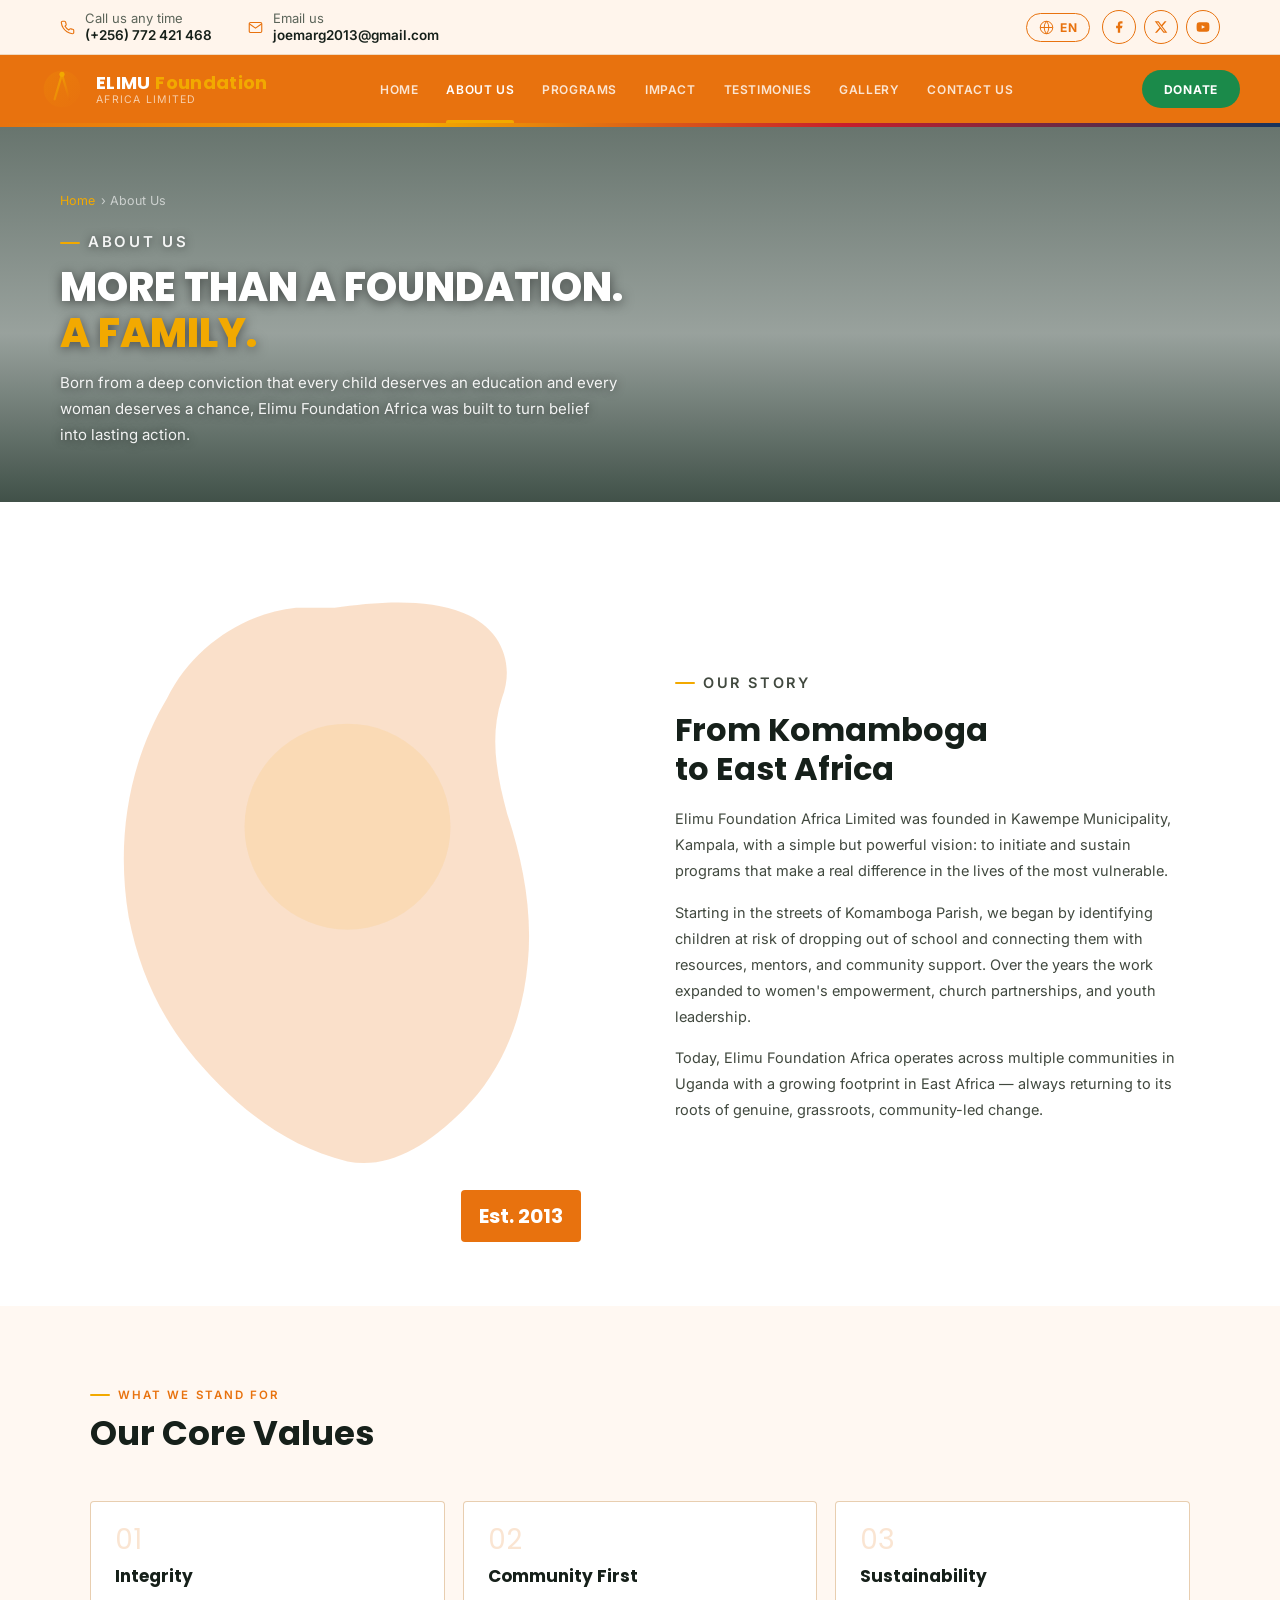
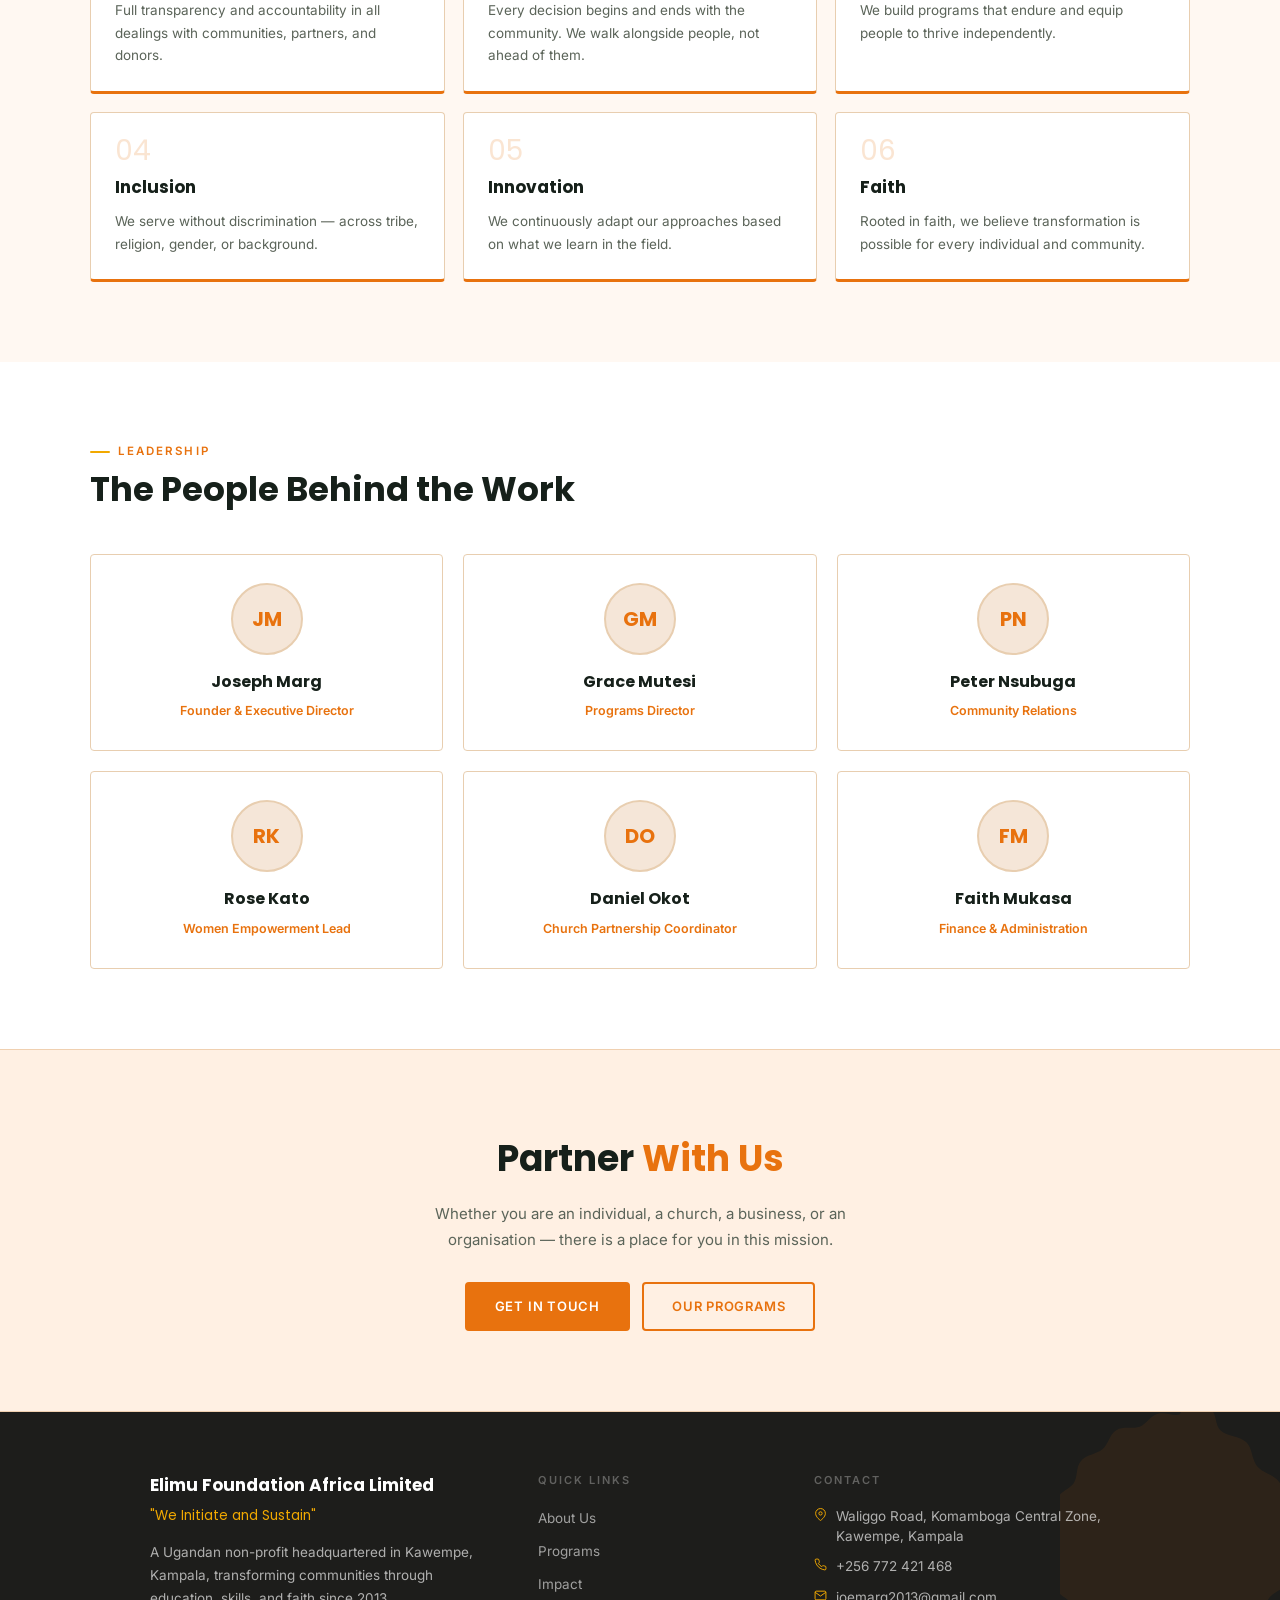
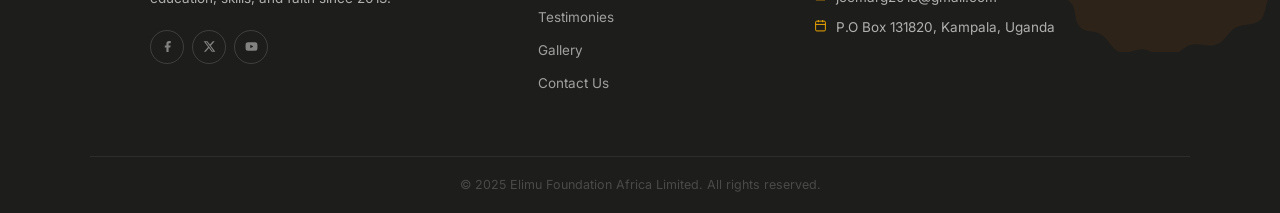
==== about.html @ d01fae4d "Add files via upload" ====
<!DOCTYPE html>
<html lang="en">
<head>
  <meta charset="UTF-8">
  <meta name="viewport" content="width=device-width, initial-scale=1.0">
  <title>About Us — Elimu Foundation Africa Limited</title>
  <link rel="stylesheet" href="css/style.css">
</head>
<body>
<!-- top bar -->
<div class="topbar">
  <div class="topbar-left">
    <div class="topbar-item">
      <svg viewBox="0 0 24 24"><path d="M22 16.92v3a2 2 0 01-2.18 2 19.79 19.79 0 01-8.63-3.07 19.5 19.5 0 01-6-6 19.79 19.79 0 01-3.07-8.67A2 2 0 014.11 2h3a2 2 0 012 1.72 12.84 12.84 0 00.7 2.81 2 2 0 01-.45 2.11L8.09 9.91a16 16 0 006 6l1.27-1.27a2 2 0 012.11-.45 12.84 12.84 0 002.81.7A2 2 0 0122 16.92z"/></svg>
      <div class="info">
        <span data-i18n="topbar_call_label">Call us any time</span>
        <strong>(+256) 772 421 468</strong>
      </div>
    </div>
    <div class="topbar-item">
      <svg viewBox="0 0 24 24"><path d="M4 4h16c1.1 0 2 .9 2 2v12c0 1.1-.9 2-2 2H4c-1.1 0-2-.9-2-2V6c0-1.1.9-2 2-2z"/><polyline points="22,6 12,13 2,6"/></svg>
      <div class="info">
        <span data-i18n="topbar_email_label">Email us</span>
        <strong>joemarg2013@gmail.com</strong>
      </div>
    </div>
  </div>
  <div class="topbar-right">
    <div class="lang-switch" id="langSwitch">
      <button class="lang-btn" id="langBtn" aria-label="Change language">
        <svg viewBox="0 0 24 24"><circle cx="12" cy="12" r="10"/><line x1="2" y1="12" x2="22" y2="12"/><path d="M12 2a15.3 15.3 0 010 20 15.3 15.3 0 010-20z"/></svg>
        <span id="langBtnLabel">EN</span>
      </button>
      <div class="lang-menu" id="langMenu">
        <button data-lang="en">English</button>
        <button data-lang="sw">Kiswahili</button>
        <button data-lang="lg">Luganda</button>
      </div>
    </div>
    <a href="#" class="social-btn" aria-label="Facebook"><svg viewBox="0 0 24 24"><path d="M18 2h-3a5 5 0 00-5 5v3H7v4h3v8h4v-8h3l1-4h-4V7a1 1 0 011-1h3z"/></svg></a>
    <a href="#" class="social-btn" aria-label="Twitter"><svg viewBox="0 0 24 24"><path d="M18.244 2.25h3.308l-7.227 8.26 8.502 11.24H16.17l-5.214-6.817L4.99 21.75H1.68l7.73-8.835L1.254 2.25H8.08l4.713 6.231zm-1.161 17.52h1.833L7.084 4.126H5.117z"/></svg></a>
    <a href="#" class="social-btn" aria-label="YouTube"><svg viewBox="0 0 24 24"><path d="M22.54 6.42a2.78 2.78 0 00-1.95-1.96C18.88 4 12 4 12 4s-6.88 0-8.59.46a2.78 2.78 0 00-1.95 1.96A29 29 0 001 12a29 29 0 00.46 5.58 2.78 2.78 0 001.95 1.96C5.12 20 12 20 12 20s6.88 0 8.59-.46a2.78 2.78 0 001.95-1.96A29 29 0 0023 12a29 29 0 00-.46-5.58zM9.75 15.02V8.98L15.5 12l-5.75 3.02z"/></svg></a>
  </div>
</div>

<!-- navbar -->
<div class="navbar">
  <div class="navbar-inner">
    <a href="index.html" class="site-logo">
      <svg viewBox="0 0 60 60" fill="none">
        <defs>
          <linearGradient id="g1" x1="0%" y1="0%" x2="100%" y2="100%">
            <stop offset="0%" stop-color="#F2A900"/>
            <stop offset="100%" stop-color="#E8720E"/>
          </linearGradient>
        </defs>
        <path d="M30 5C16 5 5 16 5 30s11 25 25 25 25-11 25-25S44 5 30 5z" fill="url(#g1)" opacity="0.18"/>
        <path d="M20 44L30 10l10 34" stroke="url(#g1)" stroke-width="3" stroke-linecap="round" stroke-linejoin="round"/>
        <path d="M23 30h14" stroke="url(#g1)" stroke-width="3" stroke-linecap="round"/>
        <circle cx="30" cy="10" r="3.5" fill="#F2A900"/>
      </svg>
      <div class="logo-text">
        <span class="logo-name">ELIMU <span class="accent">Foundation</span></span>
        <span class="logo-sub">Africa Limited</span>
      </div>
    </a>
    <nav>
      <button class="hamburger" id="navToggle" aria-label="Menu">
        <span></span><span></span><span></span>
      </button>
      <ul id="navList">
        <li><a href="index.html" data-i18n="nav_home">Home</a></li>
        <li><a href="about.html" data-i18n="nav_about">About Us</a></li>
        <li><a href="programs.html" data-i18n="nav_programs">Programs</a></li>
        <li><a href="impact.html" data-i18n="nav_impact">Impact</a></li>
        <li><a href="testimonies.html" data-i18n="nav_testimonies">Testimonies</a></li>
        <li><a href="gallery.html" data-i18n="nav_gallery">Gallery</a></li>
        <li><a href="contact.html" data-i18n="nav_contact">Contact Us</a></li>
      </ul>
    </nav>
    <a href="contact.html" class="nav-donate-btn" data-i18n="nav_donate">Donate</a>
  </div>
</div>
<section class="page-hero ph-about">
  <div class="page-hero-inner">
    <div class="breadcrumb"><a href="index.html">Home</a> &rsaquo; About Us</div>
    <p class="section-tag">About Us</p>
    <h1>More Than a Foundation.<br/><em>A Family.</em></h1>
    <p>Born from a deep conviction that every child deserves an education and every woman deserves a chance, Elimu Foundation Africa was built to turn belief into lasting action.</p>
  </div>
</section>

<section class="section white">
  <div class="container">
    <div class="about-grid">
      <div class="about-img" style="position:relative">
        <svg viewBox="0 0 200 240" fill="none">
          <path d="M80 10C60 12 40 25 30 45 15 70 10 100 15 130 20 155 30 175 50 195 65 210 80 220 100 225 115 228 130 220 145 205 160 190 168 170 170 148 172 128 168 108 162 90 158 75 155 60 160 45 165 32 160 18 145 12 130 6 110 8 95 10Z" fill="#E8720E" opacity="0.22"/>
          <circle cx="100" cy="95" r="40" fill="#F2A900" opacity="0.1"/>
        </svg>
        <div class="about-year-badge">Est. 2013</div>
      </div>
      <div class="about-text">
        <p class="section-tag">Our Story</p>
        <h2>From Komamboga<br/>to East Africa</h2>
        <p>Elimu Foundation Africa Limited was founded in Kawempe Municipality, Kampala, with a simple but powerful vision: to initiate and sustain programs that make a real difference in the lives of the most vulnerable.</p>
        <p>Starting in the streets of Komamboga Parish, we began by identifying children at risk of dropping out of school and connecting them with resources, mentors, and community support. Over the years the work expanded to women's empowerment, church partnerships, and youth leadership.</p>
        <p>Today, Elimu Foundation Africa operates across multiple communities in Uganda with a growing footprint in East Africa — always returning to its roots of genuine, grassroots, community-led change.</p>
      </div>
    </div>
  </div>
</section>

<section class="section grey">
  <div class="container">
    <p class="section-tag">What We Stand For</p>
    <h2 class="section-title">Our Core Values</h2>
    <div class="values-grid">
      <div class="value-card"><span class="value-num">01</span><h4>Integrity</h4><p>Full transparency and accountability in all dealings with communities, partners, and donors.</p></div>
      <div class="value-card"><span class="value-num">02</span><h4>Community First</h4><p>Every decision begins and ends with the community. We walk alongside people, not ahead of them.</p></div>
      <div class="value-card"><span class="value-num">03</span><h4>Sustainability</h4><p>We build programs that endure and equip people to thrive independently.</p></div>
      <div class="value-card"><span class="value-num">04</span><h4>Inclusion</h4><p>We serve without discrimination — across tribe, religion, gender, or background.</p></div>
      <div class="value-card"><span class="value-num">05</span><h4>Innovation</h4><p>We continuously adapt our approaches based on what we learn in the field.</p></div>
      <div class="value-card"><span class="value-num">06</span><h4>Faith</h4><p>Rooted in faith, we believe transformation is possible for every individual and community.</p></div>
    </div>
  </div>
</section>

<section class="section white">
  <div class="container">
    <p class="section-tag">Leadership</p>
    <h2 class="section-title">The People Behind the Work</h2>
    <div class="team-grid">
      <div class="team-card"><div class="team-av">JM</div><h4>Joseph Marg</h4><span>Founder &amp; Executive Director</span></div>
      <div class="team-card"><div class="team-av">GM</div><h4>Grace Mutesi</h4><span>Programs Director</span></div>
      <div class="team-card"><div class="team-av">PN</div><h4>Peter Nsubuga</h4><span>Community Relations</span></div>
      <div class="team-card"><div class="team-av">RK</div><h4>Rose Kato</h4><span>Women Empowerment Lead</span></div>
      <div class="team-card"><div class="team-av">DO</div><h4>Daniel Okot</h4><span>Church Partnership Coordinator</span></div>
      <div class="team-card"><div class="team-av">FM</div><h4>Faith Mukasa</h4><span>Finance &amp; Administration</span></div>
    </div>
  </div>
</section>
<div class="cta-band">
  <h2>Partner <em>With Us</em></h2>
  <p>Whether you are an individual, a church, a business, or an organisation — there is a place for you in this mission.</p>
  <div class="btn-group">
    <a href="contact.html" class="btn btn-orange">Get In Touch</a>
    <a href="programs.html" class="btn btn-outline-orange">Our Programs</a>
  </div>
</div>
<!-- footer -->
<footer class="footer">
  <div class="footer-map-strip">
    <svg viewBox="0 0 300 300" class="footer-africa-mini" fill="none" aria-hidden="true">
      <path d="M148 8c10 2 22 6 28 14 5 7 3 16 9 22 8 8 22 6 30 14 7 7 6 19 12 27 7 9 20 10 26 19 6 9 3 21 6 31 3 11 13 18 14 29 1 10-7 18-9 28-2 9 3 19-1 27-4 9-16 11-22 19-5 8-3 19-10 25-8 7-20 4-29 9-8 5-12 16-21 19-10 4-21-2-31 1-9 3-15 13-25 14-10 1-18-8-28-9-9-1-19 6-28 3-9-3-13-15-21-20-8-5-19-2-25-9-7-7-4-18-9-26-5-8-16-10-19-19-3-8 4-18 3-27-1-9-11-15-11-25 0-9 9-15 11-24 2-9-4-18-1-27 3-8 14-11 19-18 5-8 2-18 8-25 6-8 18-8 25-14 7-6 8-17 16-22 8-5 18-1 27-4 8-3 12-13 21-15 8-2 17 3 25 1z" fill="#E8720E" opacity="0.16"/>
    </svg>
  </div>
  <div class="footer-grid">
    <div class="footer-brand">
      <div class="footer-brand-name">Elimu Foundation Africa Limited</div>
      <span class="footer-tagline" data-i18n="footer_tagline">&quot;We Initiate and Sustain&quot;</span>
      <p data-i18n="footer_desc">A Ugandan non-profit headquartered in Kawempe, Kampala, transforming communities through education, skills, and faith since 2013.</p>
      <div class="footer-social">
        <a href="#"><svg viewBox="0 0 24 24"><path d="M18 2h-3a5 5 0 00-5 5v3H7v4h3v8h4v-8h3l1-4h-4V7a1 1 0 011-1h3z"/></svg></a>
        <a href="#"><svg viewBox="0 0 24 24"><path d="M18.244 2.25h3.308l-7.227 8.26 8.502 11.24H16.17l-5.214-6.817L4.99 21.75H1.68l7.73-8.835L1.254 2.25H8.08l4.713 6.231zm-1.161 17.52h1.833L7.084 4.126H5.117z"/></svg></a>
        <a href="#"><svg viewBox="0 0 24 24"><path d="M22.54 6.42a2.78 2.78 0 00-1.95-1.96C18.88 4 12 4 12 4s-6.88 0-8.59.46a2.78 2.78 0 00-1.95 1.96A29 29 0 001 12a29 29 0 00.46 5.58 2.78 2.78 0 001.95 1.96C5.12 20 12 20 12 20s6.88 0 8.59-.46a2.78 2.78 0 001.95-1.96A29 29 0 0023 12a29 29 0 00-.46-5.58zM9.75 15.02V8.98L15.5 12l-5.75 3.02z"/></svg></a>
      </div>
    </div>
    <div class="footer-col">
      <h4 data-i18n="footer_quicklinks">Quick Links</h4>
      <ul>
        <li><a href="about.html" data-i18n="nav_about">About Us</a></li>
        <li><a href="programs.html" data-i18n="nav_programs">Programs</a></li>
        <li><a href="impact.html" data-i18n="nav_impact">Impact</a></li>
        <li><a href="testimonies.html" data-i18n="nav_testimonies">Testimonies</a></li>
        <li><a href="gallery.html" data-i18n="nav_gallery">Gallery</a></li>
        <li><a href="contact.html" data-i18n="nav_contact">Contact Us</a></li>
      </ul>
    </div>
    <div class="footer-col">
      <h4 data-i18n="footer_contact">Contact</h4>
      <div class="footer-contact-item"><svg viewBox="0 0 24 24"><path d="M21 10c0 7-9 13-9 13s-9-6-9-13a9 9 0 0118 0z"/><circle cx="12" cy="10" r="3"/></svg><p>Waliggo Road, Komamboga Central Zone, Kawempe, Kampala</p></div>
      <div class="footer-contact-item"><svg viewBox="0 0 24 24"><path d="M22 16.92v3a2 2 0 01-2.18 2 19.79 19.79 0 01-8.63-3.07 19.5 19.5 0 01-6-6 19.79 19.79 0 01-3.07-8.67A2 2 0 014.11 2h3a2 2 0 012 1.72 12.84 12.84 0 00.7 2.81 2 2 0 01-.45 2.11L8.09 9.91a16 16 0 006 6l1.27-1.27a2 2 0 012.11-.45 12.84 12.84 0 002.81.7A2 2 0 0122 16.92z"/></svg><p>+256 772 421 468</p></div>
      <div class="footer-contact-item"><svg viewBox="0 0 24 24"><path d="M4 4h16c1.1 0 2 .9 2 2v12c0 1.1-.9 2-2 2H4c-1.1 0-2-.9-2-2V6c0-1.1.9-2 2-2z"/><polyline points="22,6 12,13 2,6"/></svg><p>joemarg2013@gmail.com</p></div>
      <div class="footer-contact-item"><svg viewBox="0 0 24 24"><rect x="3" y="4" width="18" height="18" rx="2"/><line x1="16" y1="2" x2="16" y2="6"/><line x1="8" y1="2" x2="8" y2="6"/><line x1="3" y1="10" x2="21" y2="10"/></svg><p>P.O Box 131820, Kampala, Uganda</p></div>
    </div>
  </div>
  <div class="footer-bottom">
    <p>&copy; 2025 Elimu Foundation Africa Limited. <span data-i18n="footer_rights">All rights reserved.</span></p>
  </div>
</footer>
<script src="js/main.js"></script>

</body>
</html>
---- css/style.css ----
/* ===========================================
   Elimu Foundation Africa Limited
   Stylesheet — written clean and simple
   =========================================== */

@import url('https://fonts.googleapis.com/css2?family=Poppins:wght@500;600;700;800;900&family=Inter:wght@300;400;500;600;700&display=swap');

* {
  margin: 0;
  padding: 0;
  box-sizing: border-box;
}

html {
  scroll-behavior: smooth;
}

body {
  font-family: 'Inter', sans-serif;
  font-size: 15px;
  color: #20241F;
  background: #fff;
  line-height: 1.6;
}

a {
  text-decoration: none;
  color: inherit;
}

img {
  max-width: 100%;
  display: block;
}

/* ==========================================
   TOP BAR
   ========================================== */

.topbar {
  background: #fff5ec;
  border-bottom: 1px solid #f0d9c0;
  padding: 10px 60px;
  display: flex;
  justify-content: space-between;
  align-items: center;
}

.topbar-left {
  display: flex;
  gap: 36px;
}

.topbar-item {
  display: flex;
  align-items: center;
  gap: 10px;
  color: #22301F;
}

.topbar-item svg {
  width: 15px;
  height: 15px;
  stroke: #E8720E;
  fill: none;
  stroke-width: 1.8;
  flex-shrink: 0;
}

.topbar-item span {
  font-size: 13px;
  color: #5B6459;
}

.topbar-item strong {
  font-size: 13.5px;
  font-weight: 600;
  color: #16201A;
}

.topbar-item .info {
  display: flex;
  flex-direction: column;
  line-height: 1.3;
}

.topbar-right {
  display: flex;
  gap: 8px;
  align-items: center;
}

.social-btn {
  width: 34px;
  height: 34px;
  border: 1.5px solid #E8720E;
  border-radius: 50%;
  display: flex;
  align-items: center;
  justify-content: center;
  color: #E8720E;
  transition: background 0.2s, color 0.2s;
}

.social-btn:hover {
  background: #E8720E;
  color: #fff;
}

.social-btn svg {
  width: 14px;
  height: 14px;
  fill: currentColor;
}

/* ==========================================
   NAVIGATION
   ========================================== */

.navbar {
  background: #E8720E;
  position: sticky;
  top: 0;
  z-index: 999;
}

.navbar-inner {
  display: flex;
  justify-content: space-between;
  align-items: stretch;
  padding: 0 40px;
  max-width: 1440px;
  margin: 0 auto;
}

.site-logo {
  display: flex;
  align-items: center;
  gap: 12px;
  padding: 12px 0;
  color: #fff;
  flex-shrink: 0;
  white-space: nowrap;
}

.site-logo svg {
  width: 44px;
  height: 44px;
  flex-shrink: 0;
}

.logo-text {
  display: flex;
  flex-direction: column;
  line-height: 1.15;
}

.logo-name {
  font-family: 'Poppins', sans-serif;
  font-size: 18px;
  font-weight: 700;
  color: #fff;
  letter-spacing: 0.02em;
  white-space: nowrap;
}

.logo-name em,
.logo-name .accent {
  font-style: normal;
  color: #F2A900;
}

.logo-sub {
  font-size: 10.5px;
  font-weight: 400;
  color: rgba(255,255,255,0.65);
  letter-spacing: 0.12em;
  text-transform: uppercase;
  white-space: nowrap;
}

nav {
  display: flex;
  align-items: stretch;
  min-width: 0;
}

nav ul {
  list-style: none;
  display: flex;
  align-items: stretch;
  flex-wrap: nowrap;
  margin: 0;
  min-width: 0;
}

nav ul li {
  flex-shrink: 0;
  display: flex;
}

nav ul li a {
  position: relative;
  display: flex;
  align-items: center;
  padding: 0 14px;
  height: 100%;
  font-size: 12px;
  font-weight: 600;
  letter-spacing: 0.05em;
  text-transform: uppercase;
  color: rgba(255,255,255,0.82);
  white-space: nowrap;
  transition: background 0.2s, color 0.2s;
}

nav ul li a:hover {
  background: rgba(0,0,0,0.15);
  color: #fff;
}

nav ul li a.active {
  color: #fff;
}

nav ul li a.active::after {
  content: '';
  position: absolute;
  left: 14px;
  right: 14px;
  bottom: 0;
  height: 3px;
  background: #F2A900;
  border-radius: 2px 2px 0 0;
}

.hamburger {
  display: none;
  background: none;
  border: none;
  cursor: pointer;
  padding: 14px 0;
  flex-direction: column;
  gap: 5px;
  align-self: center;
  flex-shrink: 0;
}

.nav-donate-btn {
  display: flex;
  align-items: center;
  justify-content: center;
  height: 38px;
  background: #1B8A4A;
  color: #fff;
  font-size: 12px;
  font-weight: 700;
  letter-spacing: 0.06em;
  text-transform: uppercase;
  padding: 0 22px;
  border-radius: 24px;
  align-self: center;
  margin-left: 16px;
  flex-shrink: 0;
  transition: background 0.2s, transform 0.2s;
  white-space: nowrap;
}

.nav-donate-btn:hover { background: #146C38; transform: translateY(-1px); }

.hamburger span {
  display: block;
  width: 22px;
  height: 2px;
  background: #fff;
  border-radius: 1px;
  transition: all 0.25s;
}

.hamburger.open span:nth-child(1) { transform: translateY(7px) rotate(45deg); }
.hamburger.open span:nth-child(2) { opacity: 0; }
.hamburger.open span:nth-child(3) { transform: translateY(-7px) rotate(-45deg); }

/* ==========================================
   HERO
   ========================================== */

.hero {
  background: #fff8f2;
  padding: 80px 60px 70px;
  border-bottom: 1px solid #f0d9c0;
}

.hero-inner {
  max-width: 1100px;
  display: grid;
  grid-template-columns: 1fr 1fr;
  gap: 60px;
  align-items: center;
}

.hero-eyebrow {
  font-size: 12px;
  font-weight: 600;
  letter-spacing: 0.2em;
  text-transform: uppercase;
  color: #E8720E;
  margin-bottom: 16px;
}

.hero h1 {
  font-family: 'Poppins', sans-serif;
  font-size: 52px;
  font-weight: 700;
  color: #16201A;
  line-height: 1.1;
  margin-bottom: 20px;
}

.hero h1 em {
  font-style: normal;
  color: #E8720E;
}

.hero-desc {
  font-size: 15.5px;
  color: #41493F;
  line-height: 1.8;
  margin-bottom: 32px;
  max-width: 460px;
}

.hero-buttons {
  display: flex;
  gap: 12px;
  flex-wrap: wrap;
}

.hero-image {
  background: #f5e6d8;
  border-radius: 8px;
  padding: 40px;
  border: 1px solid #e8ceb0;
}

.hero-image-inner {
  display: flex;
  flex-direction: column;
  gap: 18px;
}

.hero-stat-block {
  background: #fff;
  border-radius: 6px;
  padding: 20px 24px;
  border-left: 4px solid #E8720E;
}

.hero-stat-block h3 {
  font-family: 'Poppins', sans-serif;
  font-size: 28px;
  color: #E8720E;
  font-weight: 700;
  line-height: 1;
  margin-bottom: 4px;
}

.hero-stat-block p {
  font-size: 12.5px;
  color: #5B6459;
  font-weight: 500;
  text-transform: uppercase;
  letter-spacing: 0.06em;
}

.hero-stat-block.gold {
  border-left-color: #F2A900;
}

.hero-stat-block.gold h3 {
  color: #F2A900;
}

/* ==========================================
   STAT STRIP
   ========================================== */

.stat-strip {
  background: #E8720E;
  padding: 28px 60px;
}

.stat-strip-inner {
  max-width: 1100px;
  display: flex;
  justify-content: space-between;
  align-items: center;
}

.stat-strip-item {
  text-align: center;
  flex: 1;
  position: relative;
}

.stat-strip-item + .stat-strip-item::before {
  content: '';
  position: absolute;
  left: 0;
  top: 15%;
  bottom: 15%;
  width: 1px;
  background: rgba(255,255,255,0.2);
}

.stat-strip-item .num {
  display: block;
  font-family: 'Poppins', sans-serif;
  font-size: 32px;
  font-weight: 700;
  color: #F2A900;
  line-height: 1;
  margin-bottom: 5px;
}

.stat-strip-item .lbl {
  font-size: 11.5px;
  font-weight: 600;
  letter-spacing: 0.1em;
  text-transform: uppercase;
  color: rgba(255,255,255,0.7);
}

/* ==========================================
   MISSION BAR
   ========================================== */

.mission-bar {
  background: #fff0e3;
  border-top: 1px solid #f0d0b0;
  border-bottom: 1px solid #f0d0b0;
  padding: 36px 60px;
  text-align: center;
}

.mission-bar p {
  font-family: 'Poppins', sans-serif;
  font-size: 19px;
  font-style: normal;
  color: #20241F;
  max-width: 760px;
  margin: 0 auto;
  line-height: 1.65;
}

.mission-bar p strong {
  font-style: normal;
  color: #E8720E;
}

/* ==========================================
   SECTION COMMONS
   ========================================== */

.section {
  padding: 80px 60px;
}

.section.grey {
  background: #fff8f2;
}

.section.white {
  background: #fff;
}

.container {
  max-width: 1100px;
  margin: 0 auto;
}

.section-tag {
  font-size: 11.5px;
  font-weight: 600;
  letter-spacing: 0.18em;
  text-transform: uppercase;
  color: #E8720E;
  margin-bottom: 8px;
  display: flex;
  align-items: center;
  gap: 8px;
}

.section-tag::before {
  content: '';
  width: 20px;
  height: 2px;
  background: #F2A900;
  border-radius: 1px;
  display: inline-block;
}

.section-title {
  font-family: 'Poppins', sans-serif;
  font-size: 34px;
  font-weight: 700;
  color: #16201A;
  line-height: 1.2;
  margin-bottom: 14px;
}

.section-title em {
  font-style: normal;
  color: #E8720E;
}

.section-lead {
  font-size: 15px;
  color: #5B6459;
  line-height: 1.75;
  max-width: 520px;
}

/* ==========================================
   BUTTONS
   ========================================== */

.btn {
  display: inline-block;
  padding: 12px 28px;
  font-size: 13px;
  font-weight: 600;
  letter-spacing: 0.06em;
  text-transform: uppercase;
  border-radius: 4px;
  cursor: pointer;
  transition: background 0.2s, color 0.2s, border-color 0.2s;
  border: 2px solid transparent;
  font-family: 'Inter', sans-serif;
}

.btn-orange {
  background: #E8720E;
  color: #fff;
  border-color: #E8720E;
}

.btn-orange:hover {
  background: #B85708;
  border-color: #B85708;
}

.btn-outline-orange {
  background: transparent;
  color: #E8720E;
  border-color: #E8720E;
}

.btn-outline-orange:hover {
  background: #E8720E;
  color: #fff;
}

.btn-white {
  background: #fff;
  color: #E8720E;
  border-color: #fff;
}

.btn-white:hover {
  background: #f5e6d8;
  border-color: #f5e6d8;
}

/* ==========================================
   PILLARS / PROGRAMS
   ========================================== */

.pillars {
  display: grid;
  grid-template-columns: repeat(3, 1fr);
  gap: 24px;
  margin-top: 48px;
}

.pillar {
  background: #fff;
  border: 1px solid #e8ceb0;
  border-radius: 10px;
  overflow: hidden;
  transition: transform 0.2s, box-shadow 0.2s;
}

.pillar:hover { transform: translateY(-4px); box-shadow: 0 16px 32px rgba(20,20,10,0.1); }

.pillar-photo {
  height: 190px;
  background-size: cover;
  background-position: center;
  position: relative;
}

.pillar-photo::after {
  content: '';
  position: absolute;
  bottom: 0; left: 0; right: 0;
  height: 4px;
  background: #E8720E;
}

.pillar.amber .pillar-photo::after { background: #F2A900; }
.pillar.green .pillar-photo::after { background: #C81E2C; }

.pillar-body { padding: 28px 26px; }

.pillars-note {
  text-align: center;
  font-size: 12px;
  color: #8a8378;
  margin-top: 18px;
}

.pillar h3 {
  font-family: 'Poppins', sans-serif;
  font-size: 19px;
  color: #16201A;
  margin-bottom: 10px;
  font-weight: 700;
}

.pillar p {
  font-size: 14px;
  color: #41493F;
  line-height: 1.7;
  margin-bottom: 18px;
}

.pillar-link {
  font-size: 12.5px;
  font-weight: 600;
  color: #E8720E;
  letter-spacing: 0.06em;
  text-transform: uppercase;
}

.pillar.amber .pillar-link { color: #F2A900; }
.pillar.green .pillar-link { color: #C81E2C; }

.pillar-link:hover { text-decoration: underline; }

/* ==========================================
   ABOUT SECTION
   ========================================== */

.about-grid {
  display: grid;
  grid-template-columns: 1fr 1fr;
  gap: 70px;
  align-items: center;
}

.about-img {
  border-radius: 6px;
  text-align: center;
  position: relative;
  aspect-ratio: 4 / 5;
  overflow: visible;
}

.about-img .about-photo {
  width: 100%;
  height: 100%;
  background: url('https://images.pexels.com/photos/33598125/pexels-photo-33598125.jpeg?auto=compress&cs=tinysrgb&w=900') center / cover no-repeat;
  border-radius: 63% 37% 54% 46% / 42% 45% 55% 58%;
  border: none;
}

.about-year-badge {
  position: absolute;
  bottom: -16px;
  right: 24px;
  background: #E8720E;
  color: #fff;
  padding: 10px 18px;
  border-radius: 4px;
  font-family: 'Poppins', sans-serif;
  font-size: 20px;
  font-weight: 700;
}

.about-text h2 {
  font-family: 'Poppins', sans-serif;
  font-size: 32px;
  font-weight: 700;
  color: #16201A;
  line-height: 1.2;
  margin-bottom: 18px;
  margin-top: 10px;
}

.about-text p {
  font-size: 14.5px;
  color: #41493F;
  line-height: 1.8;
  margin-bottom: 15px;
}

.about-text em { color: #E8720E; font-style: normal; }

.tag-list {
  display: flex;
  flex-wrap: wrap;
  gap: 8px;
  margin: 20px 0 28px;
}

.tag {
  font-size: 12.5px;
  font-weight: 600;
  color: #E8720E;
  background: #fff5ec;
  border: 1px solid #f0c8a8;
  padding: 5px 14px;
  border-radius: 20px;
}

/* ==========================================
   IMPACT BAND
   ========================================== */

.impact-band {
  background: #E8720E;
  padding: 80px 60px;
}

.impact-band-inner {
  max-width: 1100px;
  display: grid;
  grid-template-columns: 1fr 1fr;
  gap: 64px;
  align-items: center;
}

.impact-band-text .section-tag { color: #F2A900; }
.impact-band-text .section-tag::before { background: #F2A900; }
.impact-band-text .section-title { color: #fff; }
.impact-band-text p { color: rgba(255,255,255,0.78); font-size: 14.5px; line-height: 1.75; margin-bottom: 28px; }

.impact-numbers {
  display: grid;
  grid-template-columns: 1fr 1fr;
  gap: 2px;
}

.impact-box {
  background: rgba(255,255,255,0.08);
  padding: 28px 22px;
  border: 1px solid rgba(255,255,255,0.12);
}

.impact-box:hover { background: rgba(255,255,255,0.13); }

.impact-box .n {
  font-family: 'Poppins', sans-serif;
  font-size: 36px;
  font-weight: 700;
  color: #F2A900;
  display: block;
  line-height: 1;
  margin-bottom: 6px;
}

.impact-box .l {
  font-size: 11.5px;
  font-weight: 600;
  letter-spacing: 0.08em;
  text-transform: uppercase;
  color: rgba(255,255,255,0.6);
}

/* ==========================================
   TESTIMONIES
   ========================================== */

.testimonies-grid {
  display: grid;
  grid-template-columns: 1.4fr 1fr 1fr;
  gap: 20px;
  margin-top: 48px;
}

.testimony {
  background: #fff;
  border: 1px solid #e8ceb0;
  padding: 28px 24px;
  border-radius: 4px;
}

.testimony.featured {
  background: #E8720E;
  border-color: transparent;
}

.testimony .quote-mark {
  font-family: 'Poppins', sans-serif;
  font-size: 52px;
  color: #E8720E;
  opacity: 0.22;
  line-height: 1;
  margin-bottom: 10px;
}

.testimony.featured .quote-mark {
  color: #F2A900;
  opacity: 0.45;
}

.testimony .cat-tag {
  display: inline-block;
  font-size: 10.5px;
  font-weight: 600;
  letter-spacing: 0.14em;
  text-transform: uppercase;
  color: #E8720E;
  background: #fff5ec;
  padding: 3px 10px;
  border-radius: 20px;
  margin-bottom: 12px;
}

.testimony.featured .cat-tag {
  background: rgba(255,255,255,0.15);
  color: #F2A900;
}

.testimony p {
  font-size: 14px;
  color: #41493F;
  line-height: 1.75;
  margin-bottom: 20px;
}

.testimony.featured p { color: rgba(255,255,255,0.82); }

.testimony-author {
  display: flex;
  align-items: center;
  gap: 11px;
}

.t-avatar {
  width: 40px;
  height: 40px;
  border-radius: 50%;
  background: #f5e6d8;
  border: 2px solid #e8ceb0;
  display: flex;
  align-items: center;
  justify-content: center;
  font-size: 11px;
  font-weight: 700;
  color: #E8720E;
  flex-shrink: 0;
}

.testimony.featured .t-avatar {
  background: rgba(255,255,255,0.15);
  color: #fff;
  border-color: rgba(255,255,255,0.2);
}

.t-name {
  display: block;
  font-weight: 600;
  font-size: 13.5px;
  color: #16201A;
}

.testimony.featured .t-name { color: #fff; }

.t-role {
  display: block;
  font-size: 12px;
  color: #5B6459;
  margin-top: 2px;
}

.testimony.featured .t-role { color: rgba(255,255,255,0.5); }

.text-center { text-align: center; }
.mt-40 { margin-top: 40px; }
.mt-48 { margin-top: 48px; }

/* ==========================================
   CTA BAND
   ========================================== */

.cta-band {
  background: #fff0e3;
  border-top: 1px solid #f0d0b0;
  border-bottom: 1px solid #f0d0b0;
  padding: 80px 60px;
  text-align: center;
}

.cta-band h2 {
  font-family: 'Poppins', sans-serif;
  font-size: 36px;
  font-weight: 700;
  color: #16201A;
  margin-bottom: 14px;
}

.cta-band h2 em { font-style: normal; color: #E8720E; }

.cta-band p {
  font-size: 15px;
  color: #5B6459;
  max-width: 500px;
  margin: 0 auto 30px;
  line-height: 1.7;
}

.btn-group {
  display: flex;
  justify-content: center;
  gap: 12px;
  flex-wrap: wrap;
}

/* ==========================================
   FOOTER
   ========================================== */

.footer {
  background: #1D1D1B;
  color: rgba(255,255,255,0.65);
  padding-top: 60px;
}

.footer-grid {
  max-width: 1100px;
  margin: 0 auto;
  padding: 0 60px 52px;
  display: grid;
  grid-template-columns: 1.5fr 1fr 1.4fr;
  gap: 50px;
  border-bottom: 1px solid rgba(255,255,255,0.07);
}

.footer-brand-name {
  font-family: 'Poppins', sans-serif;
  font-size: 17px;
  font-weight: 700;
  color: #fff;
  margin-bottom: 6px;
}

.footer-tagline {
  font-family: 'Poppins', sans-serif;
  font-style: normal;
  color: #F2A900;
  font-size: 13.5px;
  display: block;
  margin-bottom: 14px;
}

.footer-brand p {
  font-size: 13.5px;
  line-height: 1.7;
  margin-bottom: 20px;
}

.footer-social {
  display: flex;
  gap: 8px;
}

.footer-social a {
  width: 34px;
  height: 34px;
  border: 1px solid rgba(255,255,255,0.15);
  border-radius: 50%;
  display: flex;
  align-items: center;
  justify-content: center;
  color: rgba(255,255,255,0.45);
  transition: all 0.2s;
}

.footer-social a:hover {
  border-color: #E8720E;
  color: #fff;
  background: #E8720E;
}

.footer-social a svg { width: 13px; height: 13px; fill: currentColor; }

.footer-col h4 {
  font-size: 11px;
  letter-spacing: 0.18em;
  text-transform: uppercase;
  color: rgba(255,255,255,0.3);
  margin-bottom: 16px;
  font-weight: 600;
}

.footer-col ul { list-style: none; }
.footer-col li { margin-bottom: 9px; }
.footer-col a { font-size: 13.5px; color: rgba(255,255,255,0.58); transition: color 0.2s; }
.footer-col a:hover { color: #F2A900; }

.footer-contact-item {
  display: flex;
  gap: 9px;
  align-items: flex-start;
  margin-bottom: 10px;
}

.footer-contact-item svg {
  width: 13px;
  height: 13px;
  stroke: #F2A900;
  fill: none;
  stroke-width: 1.8;
  flex-shrink: 0;
  margin-top: 2px;
}

.footer-contact-item p { font-size: 13.5px; line-height: 1.5; }

.footer-bottom {
  text-align: center;
  padding: 18px 60px;
  font-size: 12.5px;
  color: rgba(255,255,255,0.2);
}

/* ==========================================
   PAGE HERO (inner pages)
   ========================================== */

.page-hero {
  position: relative;
  background:
    linear-gradient(180deg, rgba(11,32,21,0.62) 0%, rgba(11,32,21,0.42) 55%, rgba(11,32,21,0.78) 100%),
    url('https://images.pexels.com/photos/33749805/pexels-photo-33749805.jpeg?auto=compress&cs=tinysrgb&w=1600') center / cover no-repeat;
  padding: 64px 60px 54px;
  overflow: hidden;
}

.page-hero.ph-about { background-image:
    linear-gradient(180deg, rgba(11,32,21,0.62) 0%, rgba(11,32,21,0.42) 55%, rgba(11,32,21,0.78) 100%),
    url('https://images.pexels.com/photos/33763179/pexels-photo-33763179.jpeg?auto=compress&cs=tinysrgb&w=1600'); }

.page-hero.ph-programs { background-image:
    linear-gradient(180deg, rgba(11,32,21,0.62) 0%, rgba(11,32,21,0.42) 55%, rgba(11,32,21,0.78) 100%),
    url('https://images.pexels.com/photos/29598045/pexels-photo-29598045.jpeg?auto=compress&cs=tinysrgb&w=1600'); }

.page-hero.ph-impact { background-image:
    linear-gradient(180deg, rgba(11,32,21,0.62) 0%, rgba(11,32,21,0.42) 55%, rgba(11,32,21,0.78) 100%),
    url('https://images.pexels.com/photos/28593044/pexels-photo-28593044.jpeg?auto=compress&cs=tinysrgb&w=1600'); }

.page-hero.ph-testimonies { background-image:
    linear-gradient(180deg, rgba(11,32,21,0.62) 0%, rgba(11,32,21,0.42) 55%, rgba(11,32,21,0.78) 100%),
    url('https://images.pexels.com/photos/28102680/pexels-photo-28102680.jpeg?auto=compress&cs=tinysrgb&w=1600'); }

.page-hero.ph-gallery { background-image:
    linear-gradient(180deg, rgba(11,32,21,0.62) 0%, rgba(11,32,21,0.42) 55%, rgba(11,32,21,0.78) 100%),
    url('https://images.pexels.com/photos/33203798/pexels-photo-33203798.jpeg?auto=compress&cs=tinysrgb&w=1600'); }

.page-hero.ph-contact { background-image:
    linear-gradient(180deg, rgba(11,32,21,0.62) 0%, rgba(11,32,21,0.42) 55%, rgba(11,32,21,0.78) 100%),
    url('https://images.pexels.com/photos/20209020/pexels-photo-20209020.jpeg?auto=compress&cs=tinysrgb&w=1600'); }

.page-hero-inner {
  max-width: 1100px;
  position: relative;
  z-index: 2;
}

.breadcrumb {
  font-size: 12.5px;
  color: rgba(255,255,255,0.62);
  margin-bottom: 18px;
  display: flex;
  align-items: center;
  gap: 6px;
}

.breadcrumb a { color: #F2A900; }
.breadcrumb a:hover { text-decoration: underline; }

.page-hero h1 {
  font-family: 'Poppins', sans-serif;
  font-size: 40px;
  font-weight: 800;
  text-transform: uppercase;
  color: #fff;
  line-height: 1.15;
  margin-bottom: 14px;
  text-shadow: 0 2px 12px rgba(0,0,0,0.55);
}

.page-hero h1 em { font-style: normal; color: #F2A900; }

.page-hero p {
  font-size: 15px;
  color: rgba(255,255,255,0.92);
  max-width: 560px;
  line-height: 1.75;
  text-shadow: 0 1px 8px rgba(0,0,0,0.5);
}

/* ==========================================
   PROGRAMS PAGE
   ========================================== */

.program-blocks {
  display: grid;
  grid-template-columns: 1fr 1fr;
  gap: 24px;
}

.program-block {
  background: #fff;
  border: 1px solid #e8ceb0;
  border-radius: 4px;
  padding: 36px;
  border-top: 4px solid #E8720E;
}

.program-block.amber { border-top-color: #F2A900; }
.program-block.green { border-top-color: #C81E2C; }
.program-block.gold  { border-top-color: #f0a500; }

.prog-num {
  font-size: 11px;
  font-weight: 600;
  letter-spacing: 0.15em;
  text-transform: uppercase;
  color: #E8720E;
  background: #fff5ec;
  display: inline-block;
  padding: 3px 10px;
  border-radius: 20px;
  margin-bottom: 14px;
}

.program-block.amber .prog-num { color: #F2A900; background: #fff3e0; }
.program-block.green .prog-num { color: #C81E2C; background: #e8f5e9; }
.program-block.gold  .prog-num { color: #F2A900; background: #fff8e1; }

.program-block h3 {
  font-family: 'Poppins', sans-serif;
  font-size: 22px;
  color: #16201A;
  margin-bottom: 14px;
  font-weight: 700;
}

.program-block p {
  font-size: 14px;
  color: #41493F;
  line-height: 1.75;
  margin-bottom: 12px;
}

.prog-tags {
  display: flex;
  flex-wrap: wrap;
  gap: 7px;
  margin-top: 14px;
}

.prog-tag {
  font-size: 11.5px;
  font-weight: 600;
  padding: 4px 12px;
  border-radius: 20px;
  letter-spacing: 0.06em;
  text-transform: uppercase;
  color: #E8720E;
  background: #fff5ec;
  border: 1px solid #f0c8a8;
}

/* ==========================================
   IMPACT PAGE
   ========================================== */

.big-nums {
  display: grid;
  grid-template-columns: repeat(4, 1fr);
  gap: 18px;
  margin-top: 48px;
}

.big-num-card {
  background: #fff;
  border: 1px solid #e8ceb0;
  border-radius: 4px;
  padding: 28px 20px;
  text-align: center;
  border-top: 4px solid #E8720E;
}

.big-num-card .n {
  font-family: 'Poppins', sans-serif;
  font-size: 38px;
  font-weight: 700;
  color: #E8720E;
  display: block;
  line-height: 1;
  margin-bottom: 8px;
}

.big-num-card .l {
  font-size: 11.5px;
  font-weight: 600;
  color: #5B6459;
  letter-spacing: 0.08em;
  text-transform: uppercase;
}

/* timeline */
.timeline {
  margin-top: 60px;
  position: relative;
  padding-left: 140px;
}

.timeline::before {
  content: '';
  position: absolute;
  left: 110px;
  top: 0;
  bottom: 0;
  width: 1px;
  background: #e8ceb0;
}

.tl-item {
  position: relative;
  margin-bottom: 36px;
  padding-left: 28px;
}

.tl-year {
  position: absolute;
  left: -138px;
  top: 4px;
  font-family: 'Poppins', sans-serif;
  font-size: 18px;
  font-weight: 700;
  color: #E8720E;
  opacity: 0.4;
  width: 110px;
  text-align: right;
}

.tl-dot {
  position: absolute;
  left: -8px;
  top: 8px;
  width: 12px;
  height: 12px;
  border-radius: 50%;
  background: #E8720E;
  border: 3px solid #fff;
  box-shadow: 0 0 0 2px #E8720E;
}

.tl-dot.gold-dot {
  background: #F2A900;
  box-shadow: 0 0 0 2px #F2A900;
}

.tl-box {
  background: #fff;
  border: 1px solid #e8ceb0;
  border-radius: 4px;
  padding: 20px 24px;
}

.tl-box h4 {
  font-family: 'Poppins', sans-serif;
  font-size: 16px;
  color: #16201A;
  margin-bottom: 7px;
  font-weight: 700;
}

.tl-box p {
  font-size: 13.5px;
  color: #5B6459;
  line-height: 1.7;
}

/* ==========================================
   TESTIMONIES FULL PAGE
   ========================================== */

.testimonies-masonry {
  columns: 2;
  column-gap: 22px;
  margin-top: 48px;
}

.test-card {
  break-inside: avoid;
  background: #fff;
  border: 1px solid #e8ceb0;
  border-radius: 4px;
  padding: 28px;
  margin-bottom: 20px;
}

.test-card .cat-tag {
  display: inline-block;
  font-size: 10.5px;
  font-weight: 600;
  letter-spacing: 0.14em;
  text-transform: uppercase;
  color: #E8720E;
  background: #fff5ec;
  padding: 3px 10px;
  border-radius: 20px;
  margin-bottom: 12px;
}

.test-card .quote-mark {
  font-family: 'Poppins', sans-serif;
  font-size: 44px;
  color: #E8720E;
  opacity: 0.2;
  line-height: 1;
  margin-bottom: 8px;
}

.test-card p {
  font-size: 14px;
  color: #41493F;
  line-height: 1.75;
  margin-bottom: 18px;
}

/* ==========================================
   GALLERY PAGE
   ========================================== */

.filter-row {
  display: flex;
  gap: 8px;
  flex-wrap: wrap;
  margin-bottom: 28px;
}

.filter-btn {
  font-size: 12px;
  font-weight: 600;
  letter-spacing: 0.08em;
  text-transform: uppercase;
  padding: 7px 18px;
  border-radius: 4px;
  cursor: pointer;
  border: 1.5px solid #E8720E;
  color: #E8720E;
  background: transparent;
  font-family: 'Inter', sans-serif;
  transition: all 0.2s;
}

.filter-btn.active,
.filter-btn:hover {
  background: #E8720E;
  color: #fff;
}

.gallery-grid {
  display: grid;
  grid-template-columns: repeat(3, 1fr);
  gap: 12px;
}

.gallery-item {
  background: #f5e6d8;
  border-radius: 4px;
  aspect-ratio: 1;
  border: 1px solid #e8ceb0;
  display: flex;
  align-items: center;
  justify-content: center;
  cursor: pointer;
  position: relative;
  overflow: hidden;
  transition: opacity 0.2s;
}

.gallery-item:hover { opacity: 0.88; }

.gallery-item:first-child {
  grid-column: span 2;
  aspect-ratio: 2 / 1;
}

.gallery-ph {
  position: absolute;
  inset: 0;
  background-size: cover;
  background-position: center;
  background-color: #f5e6d8;
}

.gallery-item::after {
  content: '';
  position: absolute;
  inset: 0;
  background: linear-gradient(180deg, transparent 55%, rgba(11,32,21,0.82) 100%);
  pointer-events: none;
}

.gallery-label {
  position: absolute;
  bottom: 10px;
  left: 10px;
  right: 10px;
  z-index: 2;
  background: none;
  color: #fff;
  font-size: 11.5px;
  font-weight: 700;
  padding: 0;
  border-radius: 0;
  letter-spacing: 0.06em;
  text-transform: uppercase;
  opacity: 1;
  text-shadow: 0 1px 4px rgba(0,0,0,0.4);
}

.video-grid {
  display: grid;
  grid-template-columns: repeat(3, 1fr);
  gap: 20px;
  margin-top: 44px;
}

.video-card {
  background: #fff;
  border: 1px solid #e8ceb0;
  border-radius: 4px;
  overflow: hidden;
  cursor: pointer;
  transition: border-color 0.2s;
}

.video-card:hover { border-color: #E8720E; }

.video-thumb {
  aspect-ratio: 16 / 9;
  background: #f5e6d8 center/cover no-repeat;
  display: flex;
  align-items: center;
  justify-content: center;
  position: relative;
}

.video-thumb::before {
  content: '';
  position: absolute;
  inset: 0;
  background: linear-gradient(180deg, rgba(11,32,21,0.15), rgba(11,32,21,0.55));
}

.play-btn { position: relative; z-index: 2; }

.play-btn {
  width: 48px;
  height: 48px;
  background: #E8720E;
  border-radius: 50%;
  display: flex;
  align-items: center;
  justify-content: center;
  transition: background 0.2s, transform 0.2s;
}

.video-card:hover .play-btn {
  background: #B85708;
  transform: scale(1.07);
}

.play-btn svg {
  width: 18px;
  height: 18px;
  fill: #fff;
  margin-left: 3px;
}

.video-meta { padding: 16px; }

.video-cat {
  font-size: 11px;
  font-weight: 600;
  letter-spacing: 0.14em;
  text-transform: uppercase;
  color: #E8720E;
  display: block;
  margin-bottom: 5px;
}

.video-card h4 {
  font-family: 'Poppins', sans-serif;
  font-size: 15px;
  color: #16201A;
  font-weight: 700;
  line-height: 1.35;
}

/* ==========================================
   CONTACT PAGE
   ========================================== */

.contact-layout {
  display: grid;
  grid-template-columns: 1fr 1.3fr;
  gap: 60px;
  align-items: start;
}

.contact-info h3 {
  font-family: 'Poppins', sans-serif;
  font-size: 22px;
  color: #16201A;
  margin-bottom: 16px;
  margin-top: 10px;
  font-weight: 700;
}

.contact-info > p {
  font-size: 14px;
  color: #5B6459;
  line-height: 1.75;
  margin-bottom: 28px;
}

.contact-row {
  display: flex;
  gap: 14px;
  align-items: flex-start;
  padding: 16px;
  background: #fff;
  border: 1px solid #e8ceb0;
  border-radius: 4px;
  margin-bottom: 12px;
}

.contact-row-icon {
  width: 38px;
  height: 38px;
  background: #fff5ec;
  border-radius: 4px;
  display: flex;
  align-items: center;
  justify-content: center;
  flex-shrink: 0;
}

.contact-row-icon svg {
  width: 18px;
  height: 18px;
  stroke: #E8720E;
  fill: none;
  stroke-width: 1.8;
}

.contact-row-text strong {
  display: block;
  font-size: 12.5px;
  font-weight: 700;
  color: #16201A;
  margin-bottom: 3px;
  letter-spacing: 0.03em;
}

.contact-row-text p {
  font-size: 13.5px;
  color: #5B6459;
  line-height: 1.5;
}

.support-list {
  background: #fff5ec;
  border: 1px solid #f0c8a8;
  border-radius: 4px;
  padding: 20px;
  margin-top: 20px;
}

.support-list h4 {
  font-family: 'Poppins', sans-serif;
  font-size: 16px;
  color: #16201A;
  margin-bottom: 12px;
  font-weight: 700;
}

.support-list ul { list-style: none; }

.support-list li {
  font-size: 13.5px;
  color: #41493F;
  padding: 5px 0;
  border-bottom: 1px solid rgba(200,57,26,0.07);
  display: flex;
  align-items: center;
  gap: 8px;
}

.support-list li:last-child { border-bottom: none; }

.support-list li::before {
  content: '›';
  color: #E8720E;
  font-size: 16px;
  font-weight: 700;
  flex-shrink: 0;
}

/* FORM */
.contact-form {
  background: #fff;
  border: 1px solid #e8ceb0;
  border-radius: 4px;
  padding: 36px;
}

.contact-form h3 {
  font-family: 'Poppins', sans-serif;
  font-size: 22px;
  color: #16201A;
  margin-bottom: 7px;
  font-weight: 700;
}

.contact-form > p {
  font-size: 13.5px;
  color: #5B6459;
  margin-bottom: 24px;
  line-height: 1.6;
}

.form-group { margin-bottom: 16px; }

.form-group label {
  display: block;
  font-size: 12px;
  font-weight: 700;
  color: #22301F;
  margin-bottom: 6px;
  letter-spacing: 0.05em;
  text-transform: uppercase;
}

.form-group input,
.form-group textarea,
.form-group select {
  width: 100%;
  background: #fff8f2;
  border: 1.5px solid #e0c0a0;
  border-radius: 4px;
  padding: 11px 14px;
  font-family: 'Inter', sans-serif;
  font-size: 14px;
  color: #16201A;
  outline: none;
  transition: border-color 0.2s;
  -webkit-appearance: none;
}

.form-group input:focus,
.form-group textarea:focus,
.form-group select:focus {
  border-color: #E8720E;
}

.form-group textarea { min-height: 120px; resize: vertical; }
.form-row { display: grid; grid-template-columns: 1fr 1fr; gap: 14px; }

/* ==========================================
   VALUES / TEAM
   ========================================== */

.values-grid {
  display: grid;
  grid-template-columns: repeat(3, 1fr);
  gap: 18px;
  margin-top: 48px;
}

.value-card {
  background: #fff;
  border: 1px solid #e8ceb0;
  border-bottom: 3px solid #E8720E;
  border-radius: 4px;
  padding: 24px;
}

.value-num {
  font-family: 'Poppins', sans-serif;
  font-size: 28px;
  color: #E8720E;
  opacity: 0.18;
  display: block;
  line-height: 1;
  margin-bottom: 9px;
}

.value-card h4 {
  font-family: 'Poppins', sans-serif;
  font-size: 17px;
  color: #16201A;
  margin-bottom: 8px;
  font-weight: 700;
}

.value-card p { font-size: 13.5px; color: #5B6459; line-height: 1.7; }

.team-grid {
  display: grid;
  grid-template-columns: repeat(3, 1fr);
  gap: 20px;
  margin-top: 44px;
}

.team-card {
  text-align: center;
  background: #fff;
  border: 1px solid #e8ceb0;
  border-radius: 4px;
  padding: 28px 20px;
}

.team-av {
  width: 72px;
  height: 72px;
  border-radius: 50%;
  background: #f5e6d8;
  border: 2px solid #e8ceb0;
  display: flex;
  align-items: center;
  justify-content: center;
  margin: 0 auto 14px;
  font-family: 'Poppins', sans-serif;
  font-size: 20px;
  font-weight: 700;
  color: #E8720E;
}

.team-card h4 {
  font-family: 'Poppins', sans-serif;
  font-size: 16px;
  color: #16201A;
  margin-bottom: 4px;
  font-weight: 700;
}

.team-card span { font-size: 12.5px; color: #E8720E; font-weight: 600; }

/* ==========================================
   RESPONSIVE
   ========================================== */

@media (max-width: 1200px) {
  .navbar-inner { padding: 0 24px; }
  nav ul li a { padding: 0 10px; font-size: 11px; letter-spacing: 0.03em; }
  .logo-name { font-size: 16px; }
  .ways-grid-4 { grid-template-columns: repeat(2, 1fr); }
}

@media (max-width: 980px) {
  .topbar, .navbar-inner, .section, .impact-band,
  .stat-strip, .mission-bar, .cta-band, .footer-grid,
  .footer-bottom, .page-hero { padding-left: 28px; padding-right: 28px; }

  .hamburger { display: flex; }

  .nav-donate-btn { padding: 0 14px; font-size: 11px; margin-left: 10px; }

  nav ul {
    display: none;
    flex-direction: column;
    position: absolute;
    top: 100%;
    left: 0; right: 0;
    background: #B85708;
    padding: 8px;
  }

  nav ul.open { display: flex; }

  nav ul li a {
    padding: 12px 16px;
    border-radius: 4px;
    height: auto;
  }

  .navbar { position: relative; }

  .hero { padding: 52px 28px 48px; }
  .hero-inner { grid-template-columns: 1fr; gap: 36px; }
  .hero-image { display: none; }
  .hero h1 { font-size: 38px; }

  .pillars { grid-template-columns: 1fr; }
  .about-grid { grid-template-columns: 1fr; }
  .about-img { display: none; }
  .impact-band-inner { grid-template-columns: 1fr; gap: 36px; }
  .impact-numbers { grid-template-columns: 1fr 1fr; }
  .testimonies-grid { grid-template-columns: 1fr; }
  .big-nums { grid-template-columns: 1fr 1fr; }
  .program-blocks { grid-template-columns: 1fr; }
  .testimonies-masonry { columns: 1; }
  .gallery-grid { grid-template-columns: 1fr 1fr; }
  .gallery-item:first-child { grid-column: span 2; }
  .video-grid { grid-template-columns: 1fr 1fr; }
  .contact-layout { grid-template-columns: 1fr; }
  .values-grid { grid-template-columns: 1fr 1fr; }
  .team-grid { grid-template-columns: 1fr 1fr; }
  .stat-strip-inner { display: grid; grid-template-columns: 1fr 1fr; gap: 2px; }
  .stat-strip-item + .stat-strip-item::before { display: none; }
  .footer-grid { grid-template-columns: 1fr; padding: 0 28px 40px; }
}

@media (max-width: 560px) {
  .topbar-left { flex-direction: column; gap: 8px; }
  .hero h1 { font-size: 30px; }
  .section-title { font-size: 26px; }
  .big-nums { grid-template-columns: 1fr; }
  .form-row { grid-template-columns: 1fr; }
  .contact-form { padding: 22px; }
  .values-grid { grid-template-columns: 1fr; }
  .team-grid { grid-template-columns: 1fr; }
  .gallery-item:first-child { grid-column: span 1; aspect-ratio: 1; }
  .gallery-grid { grid-template-columns: 1fr; }
  .video-grid { grid-template-columns: 1fr; }
  .timeline { padding-left: 80px; }
  .tl-year { left: -80px; width: 60px; font-size: 14px; }
  .timeline::before { left: 62px; }
  .tl-dot { left: -8px; }
}

/* ==========================================
   LANGUAGE SWITCHER
   ========================================== */

.lang-switch { position: relative; margin-right: 4px; }

.lang-btn {
  display: flex;
  align-items: center;
  gap: 6px;
  background: transparent;
  border: 1.5px solid #E8720E;
  color: #E8720E;
  border-radius: 20px;
  padding: 6px 12px;
  font-family: 'Inter', sans-serif;
  font-size: 12px;
  font-weight: 700;
  letter-spacing: 0.04em;
  cursor: pointer;
  transition: background 0.2s, color 0.2s;
}

.lang-btn:hover { background: #E8720E; color: #fff; }

.lang-btn svg {
  width: 15px;
  height: 15px;
  stroke: currentColor;
  fill: none;
  stroke-width: 1.6;
}

.lang-menu {
  display: none;
  position: absolute;
  top: calc(100% + 8px);
  right: 0;
  background: #fff;
  border: 1px solid #e8ceb0;
  border-radius: 8px;
  box-shadow: 0 12px 28px rgba(20, 30, 20, 0.14);
  overflow: hidden;
  min-width: 150px;
  z-index: 1200;
}

.lang-menu.open { display: block; }

.lang-menu button {
  display: block;
  width: 100%;
  text-align: left;
  padding: 10px 16px;
  background: none;
  border: none;
  font-family: 'Inter', sans-serif;
  font-size: 13px;
  font-weight: 500;
  color: #20241F;
  cursor: pointer;
  transition: background 0.15s;
}

.lang-menu button:hover { background: #fff5ec; color: #E8720E; }
.lang-menu button.active-lang { color: #E8720E; font-weight: 700; }

/* ==========================================
   STRIPE DIVIDER (Pan-African gradient bar)
   ========================================== */

.navbar::after {
  content: '';
  display: block;
  height: 4px;
  width: 100%;
  background: linear-gradient(90deg, #E8720E 0%, #F2A900 33%, #C81E2C 66%, #16345C 100%);
}

/* ==========================================
   HERO FULL (Watoto-style full-bleed hero)
   ========================================== */

.hero-full {
  position: relative;
  background: #0B2015;
  color: #fff;
  padding: 120px 60px 90px;
  overflow: hidden;
  text-align: center;
}

.hero-bg-slides {
  position: absolute;
  inset: 0;
  z-index: 0;
}

.hero-bg-slide {
  position: absolute;
  inset: 0;
  background-size: cover;
  background-position: center 30%;
  opacity: 0;
  transition: opacity 1.6s ease;
}

.hero-bg-slide.active { opacity: 1; }

.hero-overlay {
  position: absolute;
  inset: 0;
  z-index: 1;
  background: linear-gradient(180deg, rgba(11,32,21,0.58) 0%, rgba(11,32,21,0.32) 45%, rgba(11,32,21,0.75) 100%);
}

.hero-full::before {
  content: '';
  position: absolute;
  inset: 0;
  z-index: 1;
  background-image: radial-gradient(circle at 15% 20%, rgba(242,169,0,0.16) 0, transparent 32%),
                     radial-gradient(circle at 88% 82%, rgba(200,30,44,0.18) 0, transparent 30%);
  pointer-events: none;
}

.hero-full-inner {
  max-width: 880px;
  margin: 0 auto;
  position: relative;
  z-index: 2;
}

.hero-full-eyebrow {
  display: inline-flex;
  align-items: center;
  gap: 8px;
  font-size: 12.5px;
  font-weight: 700;
  letter-spacing: 0.22em;
  text-transform: uppercase;
  color: #F2A900;
  margin-bottom: 22px;
}

.hero-full-eyebrow::before,
.hero-full-eyebrow::after {
  content: '';
  width: 26px;
  height: 2px;
  background: #F2A900;
  border-radius: 2px;
}

.hero-full h1 {
  font-family: 'Poppins', sans-serif;
  font-weight: 800;
  font-size: 58px;
  line-height: 1.08;
  letter-spacing: -0.01em;
  text-transform: uppercase;
  color: #fff;
  margin-bottom: 26px;
  text-shadow: 0 2px 14px rgba(0,0,0,0.55);
}

.hero-full h1 .accent { color: #F2A900; }

.hero-stripe {
  width: 260px;
  height: 6px;
  margin: 0 auto 28px;
  border-radius: 4px;
  background: linear-gradient(90deg, #E8720E, #F2A900 33%, #C81E2C 66%, #16345C 100%);
}

.hero-full-desc {
  font-size: 17px;
  line-height: 1.8;
  color: rgba(255,255,255,0.92);
  max-width: 620px;
  margin: 0 auto 36px;
  text-shadow: 0 1px 8px rgba(0,0,0,0.5);
}

.hero-full-buttons {
  display: flex;
  justify-content: center;
  gap: 14px;
  flex-wrap: wrap;
  margin-bottom: 54px;
}

.btn-pill {
  display: inline-block;
  padding: 15px 34px;
  font-size: 13.5px;
  font-weight: 700;
  letter-spacing: 0.06em;
  text-transform: uppercase;
  border-radius: 30px;
  cursor: pointer;
  border: 2px solid transparent;
  font-family: 'Inter', sans-serif;
  transition: transform 0.2s, background 0.2s, box-shadow 0.2s;
}

.btn-pill:hover { transform: translateY(-2px); }

.btn-icon {
  width: 16px;
  height: 16px;
  fill: currentColor;
  vertical-align: -3px;
  margin-right: 8px;
}

.btn-emphasis {
  border: 2px solid rgba(255,255,255,0.85);
  position: relative;
}

.btn-emphasis::before {
  content: '';
  position: absolute;
  inset: -5px;
  border-radius: 32px;
  border: 1.5px solid rgba(255,255,255,0.35);
  pointer-events: none;
}

.btn-pill.solid-gold {
  background: #F2A900;
  color: #16201A;
  box-shadow: 0 10px 24px rgba(242,169,0,0.28);
}
.btn-pill.solid-gold:hover { background: #ffbc1f; }

.btn-pill.solid-green {
  background: #1B8A4A;
  color: #fff;
  box-shadow: 0 10px 26px rgba(27,138,74,0.38);
}
.btn-pill.solid-green:hover { background: #146C38; }

.btn-pill.outline-white {
  background: transparent;
  color: #fff;
  border-color: rgba(255,255,255,0.65);
}
.btn-pill.outline-white:hover { background: rgba(255,255,255,0.12); border-color: #fff; }

.hero-full-stats {
  display: flex;
  justify-content: center;
  gap: 0;
  flex-wrap: wrap;
  border-top: 1px solid rgba(255,255,255,0.18);
  padding-top: 34px;
  max-width: 720px;
  margin: 0 auto;
}

.hero-full-stats .hfs-item {
  flex: 1;
  min-width: 140px;
  padding: 0 18px;
  position: relative;
}

.hero-full-stats .hfs-item + .hfs-item::before {
  content: '';
  position: absolute;
  left: 0; top: 8px; bottom: 8px;
  width: 1px;
  background: rgba(255,255,255,0.18);
}

.hero-full-stats .hfs-num {
  display: block;
  font-family: 'Poppins', sans-serif;
  font-weight: 800;
  font-size: 30px;
  color: #F2A900;
  margin-bottom: 4px;
}

.hero-full-stats .hfs-lbl {
  font-size: 11px;
  font-weight: 600;
  letter-spacing: 0.1em;
  text-transform: uppercase;
  color: rgba(255,255,255,0.7);
}

.scroll-indicator {
  display: flex;
  justify-content: center;
  margin-top: 46px;
  position: relative;
  z-index: 2;
}

.scroll-indicator svg {
  width: 34px;
  height: 34px;
  stroke: #fff;
  fill: none;
  stroke-width: 1.6;
  border: 1.5px solid rgba(255,255,255,0.5);
  border-radius: 50%;
  padding: 8px;
  box-sizing: border-box;
  animation: bobble 1.8s ease-in-out infinite;
}

@keyframes bobble {
  0%, 100% { transform: translateY(0); }
  50% { transform: translateY(6px); }
}

/* ==========================================
   AFRICA MAP SECTION
   ========================================== */

.africa-map-section { background: #fff8f2; }

.africa-map-grid {
  display: grid;
  grid-template-columns: 1.7fr 1fr;
  gap: 48px;
  align-items: center;
  margin-top: 44px;
}

.africa-map-visual {
  position: relative;
  padding: 10px;
}

.africa-map-svg { position: relative; z-index: 2; width: 100%; height: auto; display: block; }

.map-highlight { transition: opacity 0.2s; }

.map-pin circle.pulse {
  animation: mappulse 2.2s ease-out infinite;
  transform-origin: center;
}

@keyframes mappulse {
  0% { r: 4; opacity: 0.9; }
  100% { r: 16; opacity: 0; }
}

.country-card {
  background: #E8720E;
  border-radius: 28px;
  padding: 22px 26px;
  display: flex;
  flex-direction: column;
  gap: 6px;
}

.country-row {
  display: flex;
  align-items: center;
  gap: 16px;
  padding: 12px 4px;
}

.country-row + .country-row { border-top: 1px solid rgba(255,255,255,0.18); }

.country-row img {
  width: 40px;
  height: 40px;
  border-radius: 50%;
  object-fit: cover;
  flex-shrink: 0;
  border: 2px solid rgba(255,255,255,0.5);
}

.country-row span {
  font-family: 'Poppins', sans-serif;
  font-size: 16px;
  font-weight: 700;
  color: #fff;
}

/* ==========================================
   WAYS TO HELP
   ========================================== */

.ways-grid {
  display: grid;
  grid-template-columns: repeat(3, 1fr);
  gap: 22px;
  margin-top: 48px;
}

.ways-grid-4 { grid-template-columns: repeat(4, 1fr); }

.way-card {
  background: #fff;
  border: 1px solid #e8ceb0;
  border-radius: 10px;
  padding: 30px 26px;
  text-align: center;
  position: relative;
  transition: transform 0.2s, box-shadow 0.2s;
}

.way-card:hover { transform: translateY(-4px); box-shadow: 0 14px 30px rgba(20,40,25,0.1); }

.way-card.solid {
  background: linear-gradient(160deg, #E8720E 0%, #c85f09 100%);
  border-color: transparent;
  color: #fff;
}

.way-card.solid h4 { color: #fff; }
.way-card.solid p { color: rgba(255,255,255,0.9); }

.way-card.intern {
  border-color: #1B8A4A;
  border-width: 2px;
}

.way-icon {
  width: 46px;
  height: 46px;
  margin: 0 auto 14px;
  display: flex;
  align-items: center;
  justify-content: center;
}

.way-icon svg { width: 28px; height: 28px; fill: #fff; }

.way-amount {
  display: block;
  font-family: 'Poppins', sans-serif;
  font-size: 34px;
  font-weight: 800;
  color: #fff;
  margin-bottom: 4px;
}

.way-amount-dark { color: #16201A; }

.way-badge {
  display: inline-block;
  font-family: 'Poppins', sans-serif;
  font-size: 26px;
  font-weight: 800;
  color: #fff;
  background: #E8720E;
  border-radius: 50%;
  width: 60px;
  height: 60px;
  line-height: 60px;
  margin: 0 auto 14px;
}

.way-card.gold .way-badge { background: #F2A900; color: #16201A; }
.way-card.red .way-badge { background: #C81E2C; }
.way-card.intern .way-badge { background: #1B8A4A; }

.way-card h4 {
  font-family: 'Poppins', sans-serif;
  font-size: 16px;
  font-weight: 700;
  color: #16201A;
  margin-bottom: 10px;
  letter-spacing: 0.02em;
}

.way-card p {
  font-size: 13.5px;
  color: #41493F;
  line-height: 1.7;
  margin-bottom: 18px;
}

/* footer africa watermark */
.footer { position: relative; overflow: hidden; }
.footer-map-strip { position: absolute; right: -40px; top: -20px; opacity: 0.5; pointer-events: none; }
.footer-africa-mini { width: 260px; height: 260px; }
.footer-grid { position: relative; z-index: 2; }
.footer-bottom { position: relative; z-index: 2; }

/* ==========================================
   RESPONSIVE ADDITIONS
   ========================================== */

@media (max-width: 980px) {
  .hero-full { padding: 90px 28px 60px; }
  .hero-full h1 { font-size: 38px; }
  .hero-full-stats { flex-direction: column; gap: 18px; }
  .hero-full-stats .hfs-item + .hfs-item::before { display: none; }
  .africa-map-grid { grid-template-columns: 1fr; }
  .ways-grid, .ways-grid-4 { grid-template-columns: 1fr; }
  .lang-menu { right: auto; left: 0; }
}

@media (max-width: 560px) {
  .hero-full h1 { font-size: 30px; }
  .hero-stripe { width: 180px; }
}

/* ==========================================
   STORIES CAROUSEL (homepage testimonies slider)
   ========================================== */

.stories-carousel {
  position: relative;
  max-width: 920px;
  margin: 44px auto 0;
}

.stories-track {
  position: relative;
  min-height: 380px;
}

.story-slide {
  position: absolute;
  inset: 0;
  display: grid;
  grid-template-columns: 0.85fr 1.15fr;
  background: #fff;
  border-radius: 10px;
  overflow: hidden;
  box-shadow: 0 16px 40px rgba(20,20,10,0.1);
  opacity: 0;
  visibility: hidden;
  transition: opacity 0.6s ease;
}

.story-slide.active {
  opacity: 1;
  visibility: visible;
  position: relative;
}

.story-photo {
  background-size: cover;
  background-position: center;
  min-height: 260px;
}

.story-content {
  padding: 40px 42px;
  display: flex;
  flex-direction: column;
  justify-content: center;
}

.story-content .cat-tag {
  display: inline-block;
  background: #fff3e6;
  color: #E8720E;
  font-size: 11px;
  font-weight: 700;
  letter-spacing: 0.08em;
  text-transform: uppercase;
  padding: 5px 12px;
  border-radius: 20px;
  margin-bottom: 14px;
  align-self: flex-start;
}

.story-content .quote-mark {
  font-family: 'Poppins', sans-serif;
  font-size: 46px;
  line-height: 1;
  color: #F2A900;
  margin-bottom: 6px;
}

.story-content p {
  font-size: 15.5px;
  line-height: 1.8;
  color: #3a3a34;
  margin-bottom: 20px;
}

.story-author { display: flex; flex-direction: column; }
.story-author .t-name { font-family: 'Poppins', sans-serif; font-weight: 700; font-size: 15px; color: #16201A; }
.story-author .t-role { font-size: 12.5px; color: #5B6459; margin-top: 2px; }

.story-arrow {
  position: absolute;
  top: 50%;
  transform: translateY(-50%);
  width: 42px;
  height: 42px;
  border-radius: 50%;
  background: #fff;
  border: 1px solid #e8ceb0;
  color: #E8720E;
  font-size: 24px;
  line-height: 1;
  cursor: pointer;
  display: flex;
  align-items: center;
  justify-content: center;
  box-shadow: 0 8px 20px rgba(20,20,10,0.12);
  transition: background 0.2s, color 0.2s;
  z-index: 5;
}

.story-arrow:hover { background: #E8720E; color: #fff; }
.story-arrow.prev { left: -21px; }
.story-arrow.next { right: -21px; }

.story-dots {
  display: flex;
  justify-content: center;
  gap: 8px;
  margin-top: 24px;
}

.story-dot {
  width: 9px;
  height: 9px;
  border-radius: 50%;
  background: #e8ceb0;
  border: none;
  cursor: pointer;
  padding: 0;
  transition: background 0.2s, transform 0.2s;
}

.story-dot.active { background: #E8720E; transform: scale(1.25); }

@media (max-width: 760px) {
  .story-slide { grid-template-columns: 1fr; }
  .story-photo { min-height: 180px; }
  .story-content { padding: 28px 24px; }
  .story-arrow { display: none; }
  .stories-track { min-height: 520px; }
}

/* ==========================================
   MISSION & VISION
   ========================================== */

.mv-section { background: #fff; }

.mv-row {
  display: grid;
  grid-template-columns: 1fr 1fr;
  gap: 60px;
  align-items: center;
  padding: 50px 0;
}

.mv-row + .mv-row { border-top: 1px solid #f0e3d3; }

.mv-row.reverse .mv-text { order: 2; }
.mv-row.reverse .mv-photo-panel { order: 1; }

.mv-visual { display: flex; justify-content: center; }
.mv-map-svg { width: 100%; max-width: 420px; height: auto; }

.mv-text h2 {
  font-family: 'Poppins', sans-serif;
  font-size: 40px;
  font-weight: 800;
  text-transform: uppercase;
  color: #16201A;
  margin-bottom: 16px;
  letter-spacing: -0.01em;
}

.mv-text p {
  font-size: 15.5px;
  line-height: 1.85;
  color: #41493F;
  max-width: 480px;
}

.mv-photo-panel {
  border-radius: 12px;
  overflow: hidden;
  box-shadow: 0 16px 36px rgba(20,20,10,0.14);
}

.mv-photo-panel img {
  width: 100%;
  height: 100%;
  min-height: 320px;
  object-fit: cover;
  display: block;
}

@media (max-width: 860px) {
  .mv-row, .mv-row.reverse { grid-template-columns: 1fr; gap: 30px; }
  .mv-row.reverse .mv-text { order: 1; }
  .mv-row.reverse .mv-photo-panel { order: 2; }
  .mv-text h2 { font-size: 32px; }
  .mv-text p { max-width: 100%; }
}

/* ==========================================
   MOMENTS FROM THE FIELD (photo story strip)
   ========================================== */

.moments-strip {
  display: grid;
  grid-template-columns: repeat(4, 1fr);
  gap: 18px;
  margin-top: 44px;
}

.moment-card {
  position: relative;
  border-radius: 10px;
  overflow: hidden;
  aspect-ratio: 3 / 4;
}

.moment-card img {
  width: 100%;
  height: 100%;
  object-fit: cover;
  display: block;
  transition: transform 0.4s ease;
}

.moment-card:hover img { transform: scale(1.06); }

.moment-card::after {
  content: '';
  position: absolute;
  inset: 0;
  background: linear-gradient(180deg, transparent 45%, rgba(11,15,10,0.88) 100%);
}

.moment-caption {
  position: absolute;
  bottom: 14px;
  left: 14px;
  right: 14px;
  z-index: 2;
  color: #fff;
}

.moment-caption .m-tag {
  display: inline-block;
  background: #E8720E;
  font-size: 10px;
  font-weight: 700;
  letter-spacing: 0.06em;
  text-transform: uppercase;
  padding: 3px 9px;
  border-radius: 20px;
  margin-bottom: 8px;
}

.moment-caption p {
  font-size: 13px;
  line-height: 1.5;
  font-weight: 500;
}

@media (max-width: 860px) {
  .moments-strip { grid-template-columns: repeat(2, 1fr); }
}

/* ==========================================
   SCROLL REVEAL ANIMATIONS
   ========================================== */

.reveal {
  opacity: 0;
  transform: translateY(26px);
  transition: opacity 0.7s ease, transform 0.35s ease, box-shadow 0.25s ease;
}

.reveal.in-view {
  opacity: 1;
  transform: translateY(0);
}

@media (prefers-reduced-motion: reduce) {
  .reveal { opacity: 1; transform: none; transition: none; }
}

.subscribe-section {
  display: grid;
  grid-template-columns: 1fr 1fr;
  min-height: 480px;
}

.subscribe-photo { overflow: hidden; }
.subscribe-photo img { width: 100%; height: 100%; object-fit: cover; display: block; min-height: 480px; }

.subscribe-panel {
  background: #E8720E;
  padding: 60px 56px;
  display: flex;
  flex-direction: column;
  justify-content: center;
}

.subscribe-tag {
  font-family: 'Poppins', sans-serif;
  font-size: 15px;
  font-weight: 700;
  letter-spacing: 0.18em;
  text-transform: uppercase;
  color: #fff;
  margin-bottom: 16px;
}

.subscribe-desc {
  font-size: 16px;
  line-height: 1.7;
  color: rgba(255,255,255,0.94);
  max-width: 420px;
  margin-bottom: 30px;
}

.subscribe-form {
  background: #fff;
  border-radius: 8px;
  padding: 28px 26px;
  max-width: 420px;
  box-shadow: 0 16px 36px rgba(20,20,10,0.18);
}

.subscribe-form h4 {
  font-family: 'Poppins', sans-serif;
  font-size: 18px;
  font-weight: 700;
  color: #16201A;
  margin-bottom: 16px;
}

.subscribe-form label {
  display: block;
  font-size: 12.5px;
  font-weight: 600;
  color: #41493F;
  margin-bottom: 5px;
}

.subscribe-form .req { color: #C81E2C; }

.subscribe-form input {
  width: 100%;
  padding: 10px 12px;
  border: 1px solid #d8d0c4;
  border-radius: 4px;
  font-size: 13.5px;
  font-family: 'Inter', sans-serif;
  margin-bottom: 16px;
}

.subscribe-form input:focus { outline: none; border-color: #E8720E; }

.subscribe-form button { width: 100%; cursor: pointer; }

.subscribe-success {
  display: none;
  margin-top: 12px;
  margin-bottom: 0;
  font-size: 13px;
  color: #1B8A4A;
  font-weight: 600;
}

.subscribe-form.submitted .subscribe-success { display: block; }
.subscribe-form.submitted input,
.subscribe-form.submitted button { display: none; }

@media (max-width: 860px) {
  .subscribe-section { grid-template-columns: 1fr; }
  .subscribe-photo img { min-height: 260px; }
  .subscribe-panel { padding: 44px 28px; }
}
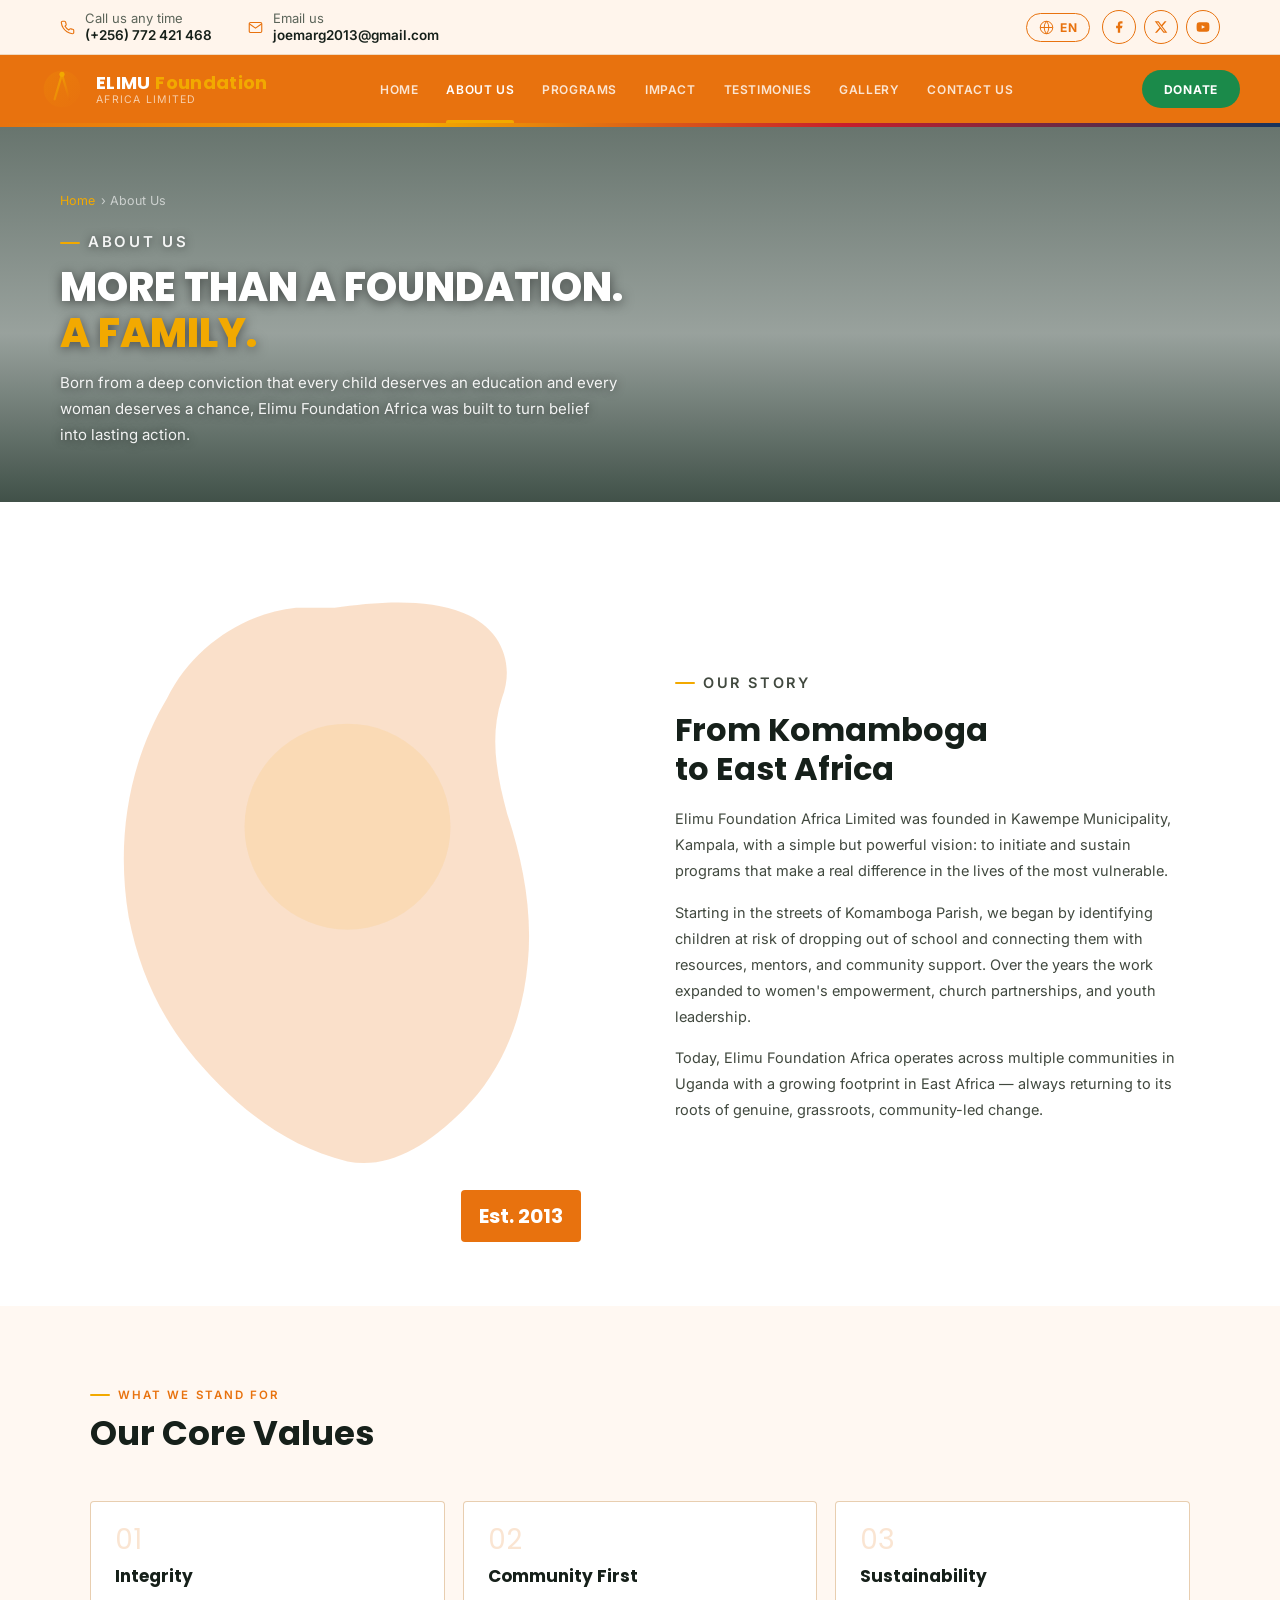
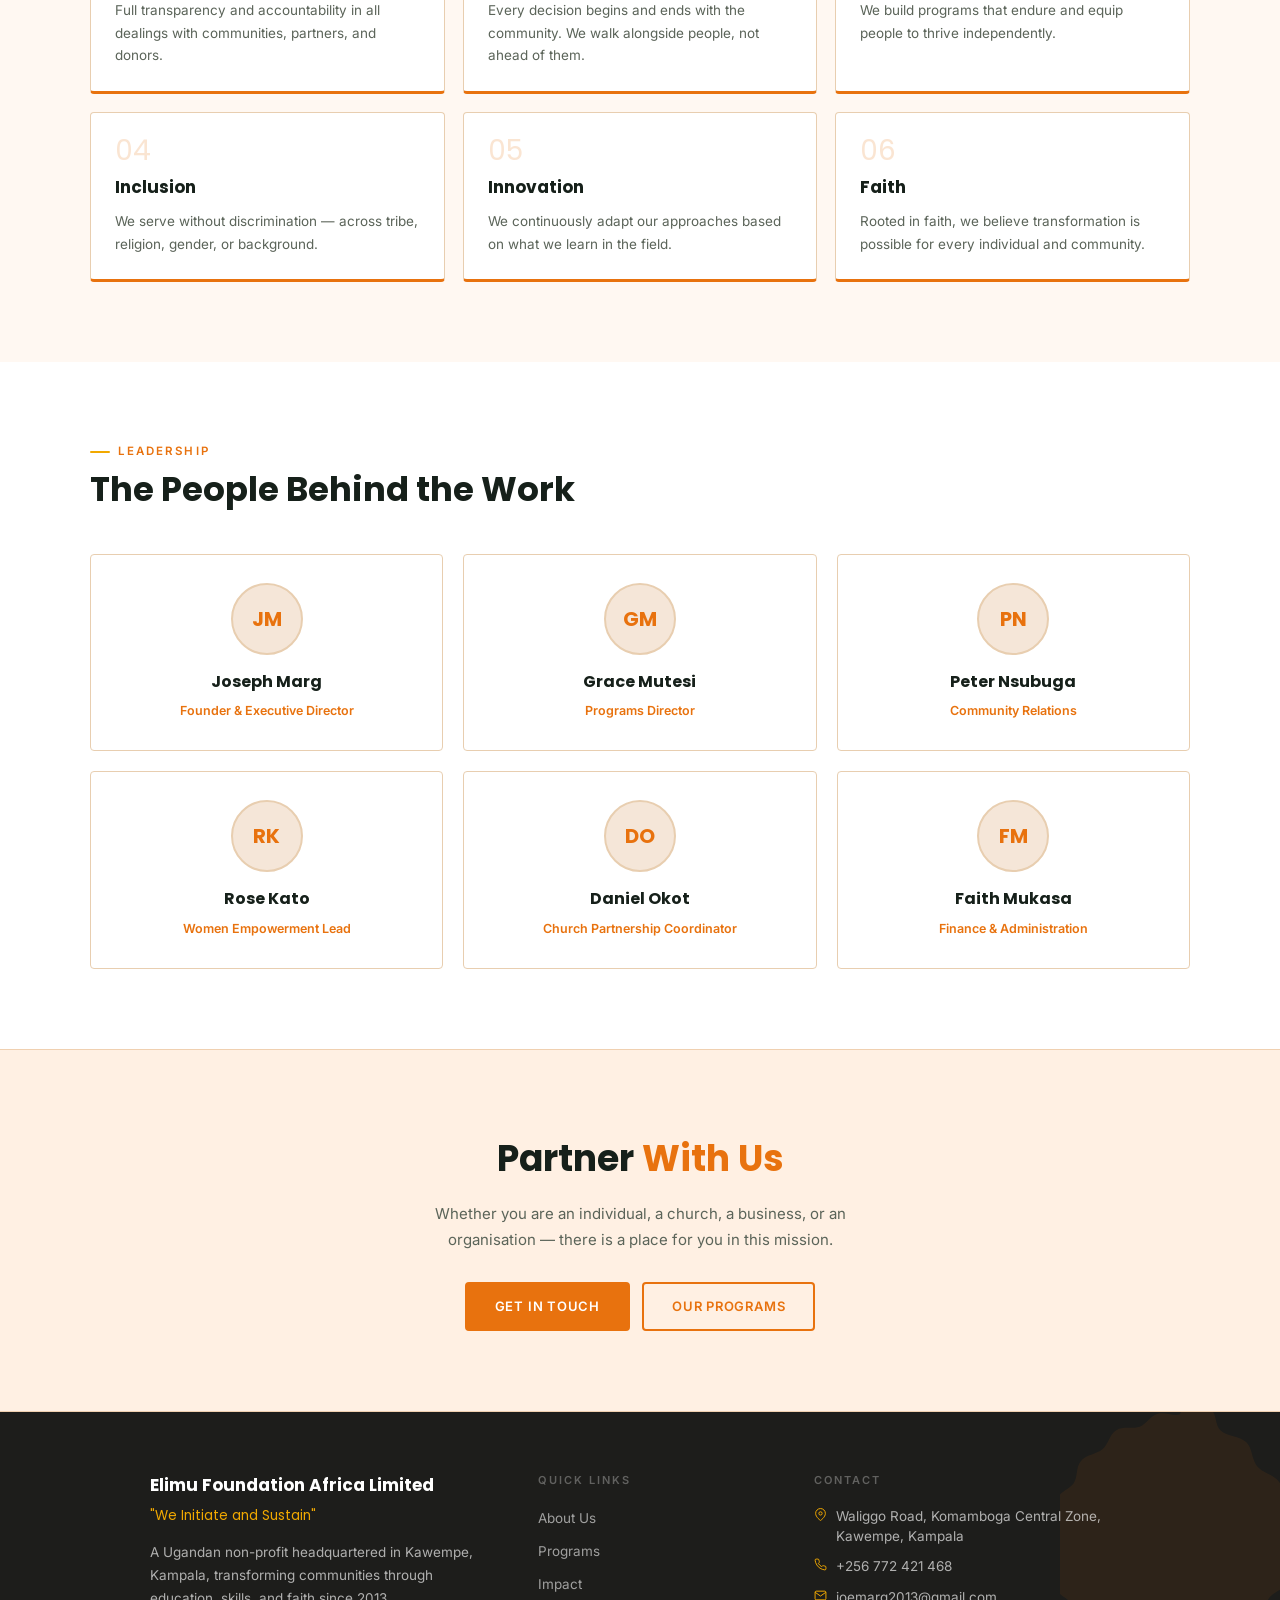
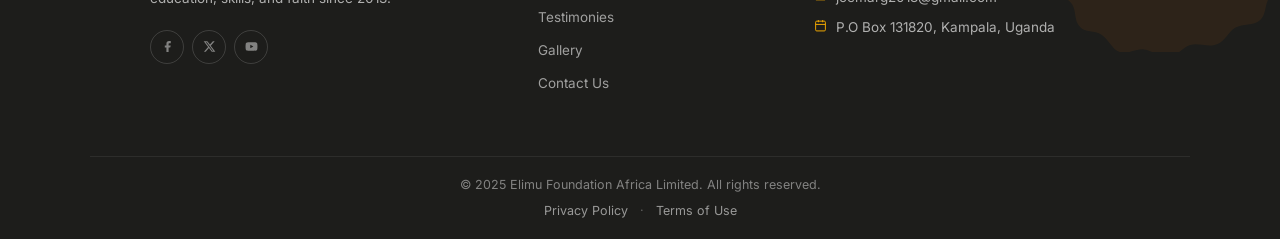
==== commit baab0488: "Add files via upload" ====
--- a/about.html
+++ b/about.html
@@ -187,6 +187,11 @@
   </div>
   <div class="footer-bottom">
     <p>&copy; 2025 Elimu Foundation Africa Limited. <span data-i18n="footer_rights">All rights reserved.</span></p>
+    <p class="footer-legal-links">
+      <a href="privacy.html" data-i18n="footer_privacy">Privacy Policy</a>
+      <span aria-hidden="true">&middot;</span>
+      <a href="terms.html" data-i18n="footer_terms">Terms of Use</a>
+    </p>
   </div>
 </footer>
 <script src="js/main.js"></script>
--- a/css/style.css
+++ b/css/style.css
@@ -1033,8 +1033,21 @@
   text-align: center;
   padding: 18px 60px;
   font-size: 12.5px;
-  color: rgba(255,255,255,0.2);
-}
+  color: rgba(255,255,255,0.45);
+}
+
+.footer-legal-links {
+  margin-top: 6px;
+}
+
+.footer-legal-links a {
+  color: rgba(255,255,255,0.55);
+  transition: color 0.2s;
+}
+
+.footer-legal-links a:hover { color: #F2A900; }
+
+.footer-legal-links span { margin: 0 8px; color: rgba(255,255,255,0.3); }
 
 /* ==========================================
    PAGE HERO (inner pages)
@@ -2732,3 +2745,59 @@
   .subscribe-photo img { min-height: 260px; }
   .subscribe-panel { padding: 44px 28px; }
 }
+
+/* ==========================================
+   LEGAL PAGES (Privacy / Terms)
+   ========================================== */
+
+.legal-container { max-width: 760px; }
+
+.legal-updated {
+  font-size: 12.5px;
+  color: #8a8378;
+  font-weight: 600;
+  margin-bottom: 30px;
+  text-transform: uppercase;
+  letter-spacing: 0.06em;
+}
+
+.legal-page p {
+  font-size: 15px;
+  line-height: 1.85;
+  color: #41493F;
+  margin-bottom: 16px;
+}
+
+.legal-page h2 {
+  font-family: 'Poppins', sans-serif;
+  font-size: 21px;
+  font-weight: 700;
+  color: #16201A;
+  margin-top: 38px;
+  margin-bottom: 14px;
+}
+
+.legal-page ul {
+  margin: 0 0 16px 22px;
+}
+
+.legal-page ul li {
+  font-size: 15px;
+  line-height: 1.85;
+  color: #41493F;
+  margin-bottom: 6px;
+}
+
+.legal-page a { color: #E8720E; font-weight: 600; }
+.legal-page a:hover { text-decoration: underline; }
+
+.legal-note {
+  margin-top: 40px;
+  padding: 18px 20px;
+  background: #fff8f2;
+  border: 1px solid #e8ceb0;
+  border-radius: 8px;
+  font-size: 13px;
+  color: #8a8378;
+  font-style: normal;
+}
